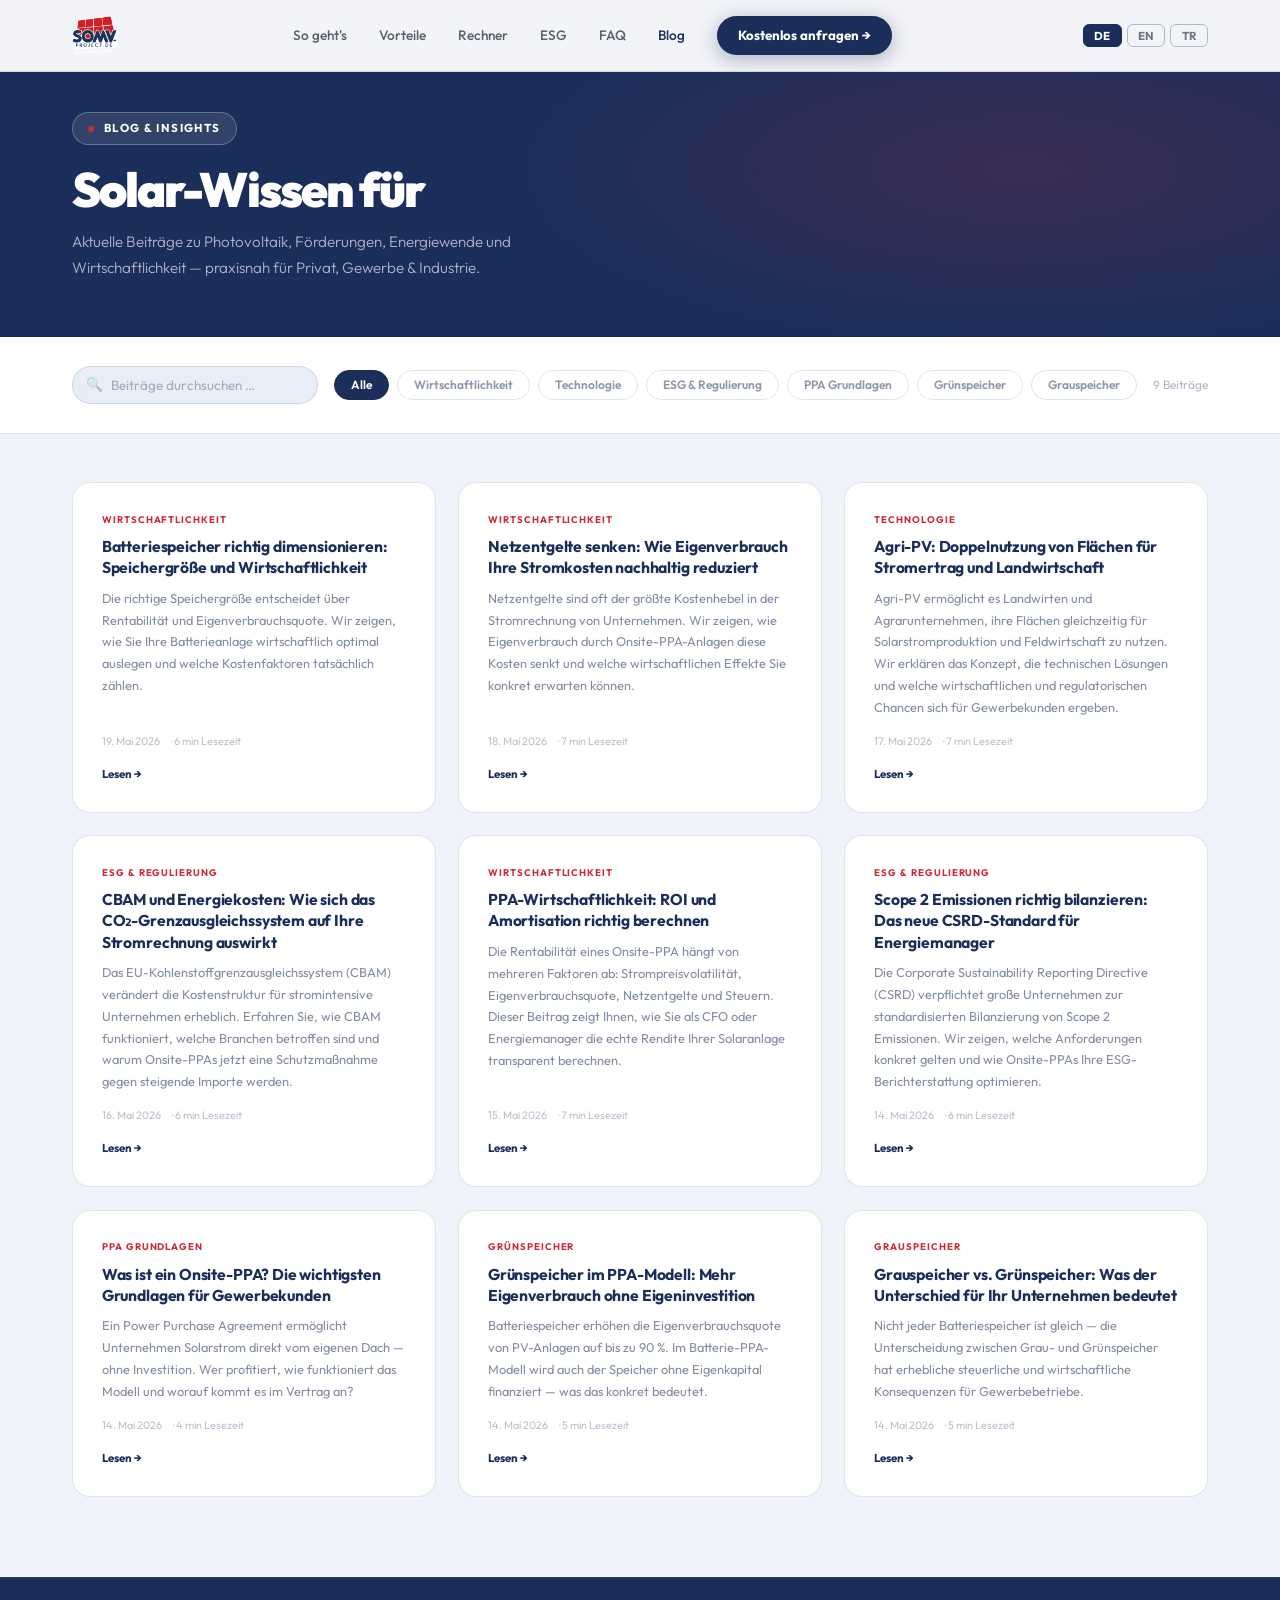
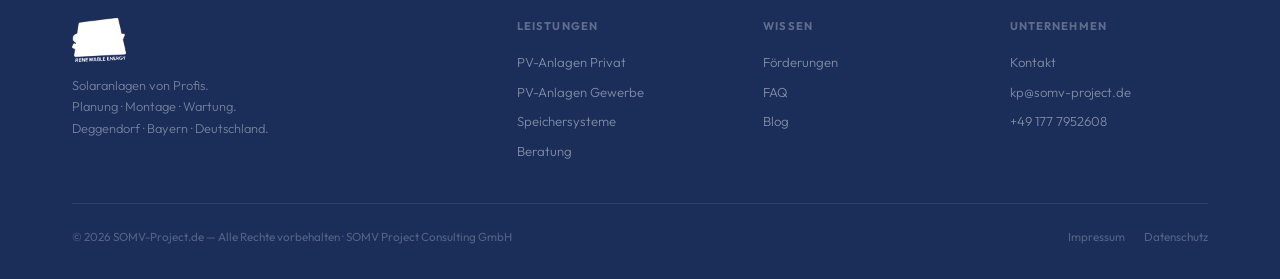
==== html/blog.html @ 0e44a0a7 "feat: Full DE/EN/TR i18n for all sections + trilingual blog index.html: - Fix footer logo (logo-whit" ====
<!DOCTYPE html>
<html lang="de">
<head>
<meta charset="UTF-8">
<meta name="viewport" content="width=device-width, initial-scale=1.0">
<title>Blog & Insights — SOMV Project Consulting GmbH</title>
<meta name="description" content="Aktuelle Beiträge zu Photovoltaik, Solaranlagen, Förderungen und Energiewende für Privat, Gewerbe & Industrie — von SOMV Project Consulting GmbH.">
<link rel="preconnect" href="https://fonts.googleapis.com">
<link rel="preconnect" href="https://fonts.gstatic.com" crossorigin>
<link href="https://fonts.googleapis.com/css2?family=Outfit:wght@300;400;500;600;700;800;900&family=Lora:ital,wght@0,400;1,400&display=swap" rel="stylesheet">
<style>
:root{
  --g1:#1B2E5A;--g2:#152449;--g3:#7B9ED9;--g4:#E8EEF8;--g5:#D0DCF0;
  --red:#CC2936;
  --ink:#FFFFFF;--ink2:#F0F3FA;--ink3:#E5EAF5;
  --white:#FFFFFF;--line:rgba(27,46,90,0.13);
  --card:rgba(27,46,90,0.05);
}
*,*::before,*::after{box-sizing:border-box;margin:0;padding:0}
html{scroll-behavior:smooth;font-size:16px}
body{font-family:'Outfit',sans-serif;background:var(--ink2);color:var(--g1);overflow-x:hidden;line-height:1.6}

/* ── NAV ── */
nav{position:fixed;top:0;left:0;right:0;z-index:500;display:flex;justify-content:space-between;align-items:center;padding:1rem 4.5rem;background:rgba(255,255,255,0.95);backdrop-filter:blur(24px) saturate(180%);border-bottom:1px solid var(--line)}
.logo{text-decoration:none;display:flex;align-items:center;line-height:1}
.nav-logo{height:38px;width:auto;display:block;transition:opacity .2s}
.logo:hover .nav-logo{opacity:.8}
.nav-links{display:flex;gap:2rem;align-items:center}
.nav-links a{color:rgba(5,14,31,0.65);text-decoration:none;font-size:0.85rem;font-weight:500;transition:color .2s}
.nav-links a:hover,.nav-links a.active{color:var(--g1)}
.nav-cta{background:var(--g1)!important;color:var(--ink)!important;padding:.55rem 1.3rem;border-radius:50px;font-weight:700!important;font-size:0.83rem!important;box-shadow:0 4px 20px rgba(27,46,90,0.35);transition:box-shadow .2s,transform .2s!important}
.nav-cta:hover{box-shadow:0 8px 30px rgba(27,46,90,0.55)!important;transform:translateY(-1px)!important}
.lang-switch{display:flex;align-items:center;gap:.3rem;margin-left:1rem}
.lang-btn{background:transparent;border:1.5px solid rgba(27,46,90,0.3);color:rgba(5,14,31,0.55);padding:.28rem .65rem;border-radius:6px;font-family:'Outfit',sans-serif;font-size:.72rem;font-weight:700;cursor:pointer;transition:all .2s;line-height:1}
.lang-btn:hover,.lang-btn.active{background:var(--g1);border-color:var(--g1);color:#fff}
#mob-cta{position:fixed;bottom:0;left:0;right:0;z-index:400;padding:1rem 1.5rem;background:linear-gradient(0deg,#F0F4FF 60%,transparent);display:none}
#mob-cta a{display:block;background:var(--g1);color:#fff;text-align:center;padding:1rem;border-radius:50px;font-weight:800;font-size:1rem;text-decoration:none;box-shadow:0 4px 30px rgba(27,46,90,0.4)}
@media(max-width:768px){#mob-cta{display:block}}
@media(max-width:900px){.nav-links{display:none}nav{padding:1rem 1.5rem}}

/* ── SCROLL PROGRESS ── */
#prog{position:fixed;top:0;left:0;right:0;height:3px;background:linear-gradient(90deg,var(--g1),var(--red));transform-origin:left;transform:scaleX(0);z-index:600;transition:transform .08s}

/* ── PAGE HEADER ── */
.blog-header{padding:7rem 4.5rem 3.5rem;background:var(--g1);position:relative;overflow:hidden}
.blog-header::before{content:'';position:absolute;inset:0;background:radial-gradient(ellipse 60% 80% at 80% 50%,rgba(204,41,54,0.18) 0%,transparent 65%);pointer-events:none}
.bh-inner{position:relative;z-index:1;max-width:760px}
.bh-eyebrow{display:inline-flex;align-items:center;gap:.6rem;background:rgba(255,255,255,0.1);border:1px solid rgba(255,255,255,0.25);padding:.4rem .95rem;border-radius:50px;font-size:.72rem;font-weight:700;letter-spacing:.12em;text-transform:uppercase;color:#fff;margin-bottom:1.2rem}
.bh-dot{width:6px;height:6px;background:var(--red);border-radius:50%;animation:blink 2s ease-in-out infinite}
@keyframes blink{0%,100%{opacity:1}50%{opacity:.4}}
.blog-header h1{font-size:clamp(2rem,4vw,3rem);font-weight:900;letter-spacing:-.04em;line-height:1.08;margin-bottom:.8rem;color:#fff}
.blog-header h1 span{color:var(--red)}
.blog-header p{font-size:.95rem;color:rgba(255,255,255,.65);font-weight:300;line-height:1.7;max-width:540px}
@media(max-width:768px){.blog-header{padding:5.5rem 1.5rem 2.5rem}}

/* ── CONTROLS ── */
.blog-controls{padding:1.8rem 4.5rem;background:var(--white);border-bottom:1px solid var(--line);display:flex;gap:1rem;align-items:center;flex-wrap:wrap;position:sticky;top:66px;z-index:400}
.search-wrap{flex:1;min-width:200px;max-width:340px;position:relative}
.search-wrap input{width:100%;padding:.65rem 1rem .65rem 2.4rem;background:var(--g4);border:1px solid var(--line);border-radius:50px;color:var(--g1);font-family:'Outfit',sans-serif;font-size:.84rem;outline:none;transition:border .2s}
.search-wrap input:focus{border-color:var(--g1)}
.search-wrap input::placeholder{color:rgba(27,46,90,.35)}
.search-icon{position:absolute;left:.85rem;top:50%;transform:translateY(-50%);font-size:.85rem;opacity:.4;pointer-events:none}
.cat-filters{display:flex;gap:.5rem;flex-wrap:wrap}
.cf-btn{padding:.42rem 1rem;border-radius:50px;border:1px solid var(--line);background:transparent;color:rgba(27,46,90,.5);font-family:'Outfit',sans-serif;font-size:.75rem;font-weight:600;cursor:pointer;transition:all .25s;white-space:nowrap}
.cf-btn:hover{border-color:rgba(27,46,90,0.35);color:var(--g1)}
.cf-btn.active{background:var(--g1);border-color:var(--g1);color:#fff}
.blog-count{font-size:.75rem;color:rgba(27,46,90,.35);margin-left:auto;white-space:nowrap}
@media(max-width:768px){.blog-controls{padding:1.2rem 1.5rem;top:58px}.search-wrap{max-width:100%;width:100%}.blog-count{width:100%;text-align:right}}

/* ── POST GRID ── */
.blog-main{padding:3rem 4.5rem 5rem;background:var(--ink2)}
.post-grid{display:grid;grid-template-columns:repeat(3,1fr);gap:1.4rem}
@media(max-width:1100px){.post-grid{grid-template-columns:repeat(2,1fr)}}
@media(max-width:600px){.post-grid{grid-template-columns:1fr}}
@media(max-width:768px){.blog-main{padding:2rem 1.5rem 3rem}}

.post-card{background:var(--white);border:1px solid var(--line);border-radius:18px;padding:1.8rem;cursor:pointer;transition:all .35s;display:flex;flex-direction:column}
.post-card:hover{border-color:rgba(27,46,90,0.3);transform:translateY(-4px);box-shadow:0 18px 55px rgba(27,46,90,.12)}
.pc-cat{font-size:.6rem;font-weight:700;letter-spacing:.1em;text-transform:uppercase;color:var(--red);margin-bottom:.55rem}
.pc-title{font-size:.98rem;font-weight:700;line-height:1.35;margin-bottom:.6rem;letter-spacing:-.01em;color:var(--g1)}
.pc-summary{font-size:.8rem;color:rgba(27,46,90,.55);line-height:1.7;flex:1;margin-bottom:.9rem}
.pc-meta{font-size:.68rem;color:rgba(27,46,90,.3);display:flex;gap:.7rem}
.pc-read{font-size:.72rem;font-weight:700;color:var(--g1);margin-top:.9rem;display:flex;align-items:center;gap:.3rem}

.no-results{grid-column:1/-1;text-align:center;padding:4rem 2rem;color:rgba(27,46,90,.3);font-size:.9rem}

/* ── LOAD MORE ── */
.load-more-wrap{text-align:center;margin-top:2.5rem}
.load-more-btn{padding:.8rem 2.2rem;background:transparent;border:1.5px solid rgba(27,46,90,0.28);color:var(--g1);border-radius:50px;font-family:'Outfit',sans-serif;font-size:.88rem;font-weight:700;cursor:pointer;transition:all .3s}
.load-more-btn:hover{background:var(--g4)}

/* ── POST MODAL ── */
.legal-modal{display:none;position:fixed;inset:0;z-index:960;background:rgba(0,0,0,0.6);backdrop-filter:blur(10px);align-items:flex-start;justify-content:center;overflow-y:auto;padding:2rem 1rem}
.legal-modal.show{display:flex}
.lm-wrap{background:var(--white);border:1px solid var(--line);border-radius:20px;padding:2.5rem 2.5rem 3rem;max-width:760px;width:100%;margin:auto;position:relative;box-shadow:0 40px 100px rgba(27,46,90,.15)}
.lm-close{position:absolute;top:1.1rem;right:1.4rem;background:transparent;border:none;color:rgba(27,46,90,.35);font-size:1.5rem;cursor:pointer;line-height:1;padding:.2rem;transition:color .2s}
.lm-close:hover{color:var(--g1)}
.post-category{font-size:.65rem;font-weight:700;letter-spacing:.12em;text-transform:uppercase;color:var(--red);margin-bottom:.7rem}
.post-meta{font-size:.74rem;color:rgba(27,46,90,.3);margin-bottom:2rem;display:flex;gap:.8rem}
.post-body{font-size:.88rem;color:rgba(27,46,90,.7);line-height:1.9}
.post-body h3{font-size:1.05rem;font-weight:700;color:var(--g1);margin:1.8rem 0 .6rem;letter-spacing:-.01em}
.post-body p{margin-bottom:1.1rem}
.post-body strong{color:var(--g1)}
.post-lang-badge{display:inline-flex;align-items:center;gap:.35rem;font-size:.65rem;font-weight:700;letter-spacing:.08em;color:rgba(27,46,90,.35);margin-bottom:1rem}

/* ── FOOTER ── */
footer{background:var(--g1);color:rgba(255,255,255,.6);border-top:1px solid rgba(255,255,255,.08);padding:2.5rem 4.5rem 2rem}
.ft{display:grid;grid-template-columns:2fr 1fr 1fr 1fr;gap:3rem;margin-bottom:2rem}
@media(max-width:900px){footer{padding:2rem 2rem 1.5rem}.ft{grid-template-columns:1fr 1fr;gap:2rem}}
@media(max-width:600px){.ft{grid-template-columns:1fr;gap:1.5rem}}
.footer-logo{height:44px;width:auto;display:block;margin-bottom:.8rem;filter:brightness(0) invert(1)}
.f-tag{font-size:.8rem;color:rgba(255,255,255,.4);line-height:1.7;font-weight:300}
.fc-col h5{font-size:.7rem;font-weight:700;letter-spacing:.1em;text-transform:uppercase;color:rgba(255,255,255,.3);margin-bottom:1rem}
.fc-col a{display:block;font-size:.82rem;color:rgba(255,255,255,.45);text-decoration:none;margin-bottom:.55rem;font-weight:300;transition:color .2s}
.fc-col a:hover{color:#fff}
.fb{display:flex;justify-content:space-between;align-items:center;padding-top:1.5rem;border-top:1px solid rgba(255,255,255,.08);font-size:.73rem;color:rgba(255,255,255,.25);flex-wrap:wrap;gap:.8rem}
.fb a{color:rgba(255,255,255,.25);text-decoration:none}
.fb a:hover{color:#fff}
.fb-links{display:flex;gap:1.2rem}

/* ── LEGAL MODALS ── */
#modal-impressum .lm-wrap,#modal-datenschutz .lm-wrap{max-width:720px}
.lm-wrap h2{font-size:1.5rem;font-weight:900;letter-spacing:-.03em;margin-bottom:1.5rem;padding-right:2rem;color:var(--g1)}
.lm-wrap h3{font-size:.95rem;font-weight:700;margin:1.5rem 0 .45rem;color:var(--g1)}
.lm-wrap p,.lm-wrap li{font-size:.85rem;color:rgba(27,46,90,.65);line-height:1.8;font-weight:300}
.lm-wrap ul{padding-left:1.2rem;margin:.4rem 0 .8rem}
.lm-wrap li{margin-bottom:.3rem}
.lm-wrap a{color:var(--g1);text-decoration:none}
.lm-stamp{font-size:.7rem;color:rgba(27,46,90,.25);margin-top:2rem;padding-top:1rem;border-top:1px solid var(--line)}
</style>
</head>
<body>

<div id="prog"></div>

<div id="mob-cta"><a href="index.html#kontakt" id="mob-cta-link">☀ Jetzt Beratung anfragen</a></div>

<nav>
  <a href="index.html" class="logo"><img src="logo.png" alt="SOMV Project Consulting GmbH" class="nav-logo"></a>
  <div class="nav-links">
    <a href="index.html#funktioniert" id="nl-how">So geht's</a>
    <a href="index.html#vorteile" id="nl-benefits">Vorteile</a>
    <a href="index.html#rechner" id="nl-calc">Rechner</a>
    <a href="index.html#esg" id="nl-esg">ESG</a>
    <a href="index.html#faq" id="nl-faq">FAQ</a>
    <a href="blog.html" class="active" id="nl-blog">Blog</a>
    <a href="index.html#kontakt" class="nav-cta" id="nl-cta">Kostenlos anfragen →</a>
  </div>
  <div class="lang-switch">
    <button class="lang-btn active" id="lb-de" onclick="setLang('de')">DE</button>
    <button class="lang-btn" id="lb-en" onclick="setLang('en')">EN</button>
    <button class="lang-btn" id="lb-tr" onclick="setLang('tr')">TR</button>
  </div>
</nav>

<!-- PAGE HEADER -->
<div class="blog-header">
  <div class="bh-inner">
    <div class="bh-eyebrow"><span class="bh-dot"></span><span id="bh-eyebrow">Blog & Insights</span></div>
    <h1 id="bh-h1">Solar-Wissen für<br><span id="bh-h1-span">Entscheider</span></h1>
    <p id="bh-p">Aktuelle Beiträge zu Photovoltaik, Förderungen, Energiewende und Wirtschaftlichkeit — praxisnah für Privat, Gewerbe & Industrie.</p>
  </div>
</div>

<!-- CONTROLS -->
<div class="blog-controls">
  <div class="search-wrap">
    <span class="search-icon">🔍</span>
    <input type="text" id="search-input" placeholder="Beiträge durchsuchen …" oninput="filterPosts()">
  </div>
  <div class="cat-filters" id="cat-filters">
    <button class="cf-btn active" data-cat="" onclick="setCategory('',this)" id="cat-all-btn">Alle</button>
  </div>
  <span class="blog-count" id="post-count"></span>
</div>

<!-- POST GRID -->
<div class="blog-main">
  <div class="post-grid" id="post-grid">
    <div class="no-results" id="loading-msg">Beiträge werden geladen …</div>
  </div>
  <div class="load-more-wrap" id="load-more-wrap" style="display:none">
    <button class="load-more-btn" onclick="loadMore()" id="load-more-btn">Weitere Beiträge laden</button>
  </div>
</div>

<!-- POST MODAL -->
<div id="modal-post" class="legal-modal" onclick="if(event.target===this)closeModal('post')">
  <div class="lm-wrap">
    <button class="lm-close" onclick="closeModal('post')">×</button>
    <div id="post-content"></div>
  </div>
</div>

<!-- IMPRESSUM MODAL -->
<div id="modal-impressum" class="legal-modal" onclick="if(event.target===this)closeModal('impressum')">
  <div class="lm-wrap">
    <button class="lm-close" onclick="closeModal('impressum')">×</button>
    <h2>Impressum</h2>
    <h3>Angaben gemäß § 5 TMG</h3>
    <p>SOMV Project Consulting GmbH<br>Bossee 3<br>24259 Westensee<br>Deutschland</p>
    <h3>Niederlassung</h3>
    <p>Land-Au 8<br>94469 Deggendorf<br>Deutschland</p>
    <h3>Handelsregister</h3>
    <p>Registergericht: Amtsgericht Kiel<br>Handelsregisternummer: HRB 18295</p>
    <h3>Vertreten durch</h3>
    <p>Geschäftsführer: Ugur Ögütmen &amp; Michael Volz</p>
    <h3>Kontakt</h3>
    <p>Telefon: <a href="tel:+4917779526080">+49 177 7952608</a><br>E-Mail: <a href="mailto:kp@somv-project.de">kp@somv-project.de</a><br>Web: <a href="https://www.somv-project.de" target="_blank" rel="noopener">www.somv-project.de</a></p>
    <h3>EU-Streitschlichtung</h3>
    <p>Die Europäische Kommission stellt eine Plattform zur Online-Streitbeilegung bereit: <a href="https://ec.europa.eu/consumers/odr" target="_blank" rel="noopener">ec.europa.eu/consumers/odr</a>. Wir nehmen an Streitbeilegungsverfahren nicht teil.</p>
    <div class="lm-stamp">Stand: Mai 2026 · somv-project.de — betrieben von SOMV Project Consulting GmbH</div>
  </div>
</div>

<!-- DATENSCHUTZ MODAL -->
<div id="modal-datenschutz" class="legal-modal" onclick="if(event.target===this)closeModal('datenschutz')">
  <div class="lm-wrap">
    <button class="lm-close" onclick="closeModal('datenschutz')">×</button>
    <h2>Datenschutzerklärung</h2>
    <h3>1. Verantwortlicher</h3>
    <p>SOMV Project Consulting GmbH<br>Bossee 3, 24259 Westensee<br>E-Mail: <a href="mailto:kp@somv-project.de">kp@somv-project.de</a></p>
    <h3>2. Erhobene Daten</h3>
    <p>Wir erheben personenbezogene Daten nur, wenn Sie uns diese freiwillig mitteilen (Kontaktformulare, Newsletter). Rechtsgrundlage: Art. 6 Abs. 1 lit. b und lit. a DSGVO.</p>
    <h3>3. Web3Forms</h3>
    <p>Formulardaten werden über Web3Forms (web3forms.com) als Auftragsverarbeiter gemäß Art. 28 DSGVO übermittelt. Ein AVV ist abgeschlossen. Details: <a href="https://web3forms.com/privacy" target="_blank" rel="noopener">web3forms.com/privacy</a>.</p>
    <h3>4. Cookies</h3>
    <p>Ausschließlich technisch notwendige Cookies. Kein Tracking, keine Analyse-Tools.</p>
    <h3>5. Server-Logfiles</h3>
    <p>Technische Verbindungsdaten (IP, Datum, aufgerufene Seiten) werden max. 14 Tage gespeichert. Rechtsgrundlage: Art. 6 Abs. 1 lit. f DSGVO.</p>
    <h3>6. Ihre Rechte</h3>
    <p>Auskunft · Berichtigung · Löschung · Einschränkung · Datenübertragbarkeit · Widerspruch (Art. 15–21 DSGVO). Kontakt: <a href="mailto:kp@somv-project.de">kp@somv-project.de</a></p>
    <h3>7. Beschwerderecht</h3>
    <p>Bayerisches Landesamt für Datenschutzaufsicht (BayLDA), Promenade 18, 91522 Ansbach, <a href="https://www.lda.bayern.de" target="_blank" rel="noopener">www.lda.bayern.de</a></p>
    <div class="lm-stamp">Stand: Mai 2026 · Diese Datenschutzerklärung gilt für somv-project.de</div>
  </div>
</div>

<!-- FOOTER -->
<footer>
  <div class="ft">
    <div>
      <img src="logo.png" alt="SOMV Project Consulting GmbH" class="footer-logo">
      <div class="f-tag" id="ft-tag">Solaranlagen von Profis.<br>Planung · Montage · Wartung.<br>Deggendorf · Bayern · Deutschland.</div>
    </div>
    <div class="fc-col">
      <h5 id="ft-services">Leistungen</h5>
      <a href="index.html#vorteile" id="ft-pv-priv">PV-Anlagen Privat</a>
      <a href="index.html#vorteile" id="ft-pv-gew">PV-Anlagen Gewerbe</a>
      <a href="index.html#leistungen" id="ft-storage">Speichersysteme</a>
      <a href="index.html#kontakt" id="ft-consult">Beratung</a>
    </div>
    <div class="fc-col">
      <h5 id="ft-knowledge">Wissen</h5>
      <a href="index.html#vorteile" id="ft-funding">Förderungen</a>
      <a href="index.html#faq">FAQ</a>
      <a href="blog.html">Blog</a>
    </div>
    <div class="fc-col">
      <h5 id="ft-company">Unternehmen</h5>
      <a href="index.html#kontakt" id="ft-contact">Kontakt</a>
      <a href="mailto:kp@somv-project.de">kp@somv-project.de</a>
      <a href="tel:+4917779526080">+49 177 7952608</a>
    </div>
  </div>
  <div class="fb">
    <span id="ft-copy">© 2026 SOMV-Project.de — Alle Rechte vorbehalten · SOMV Project Consulting GmbH</span>
    <div class="fb-links">
      <a href="#" id="ft-imprint" onclick="openModal('impressum');return false;">Impressum</a>
      <a href="#" id="ft-privacy" onclick="openModal('datenschutz');return false;">Datenschutz</a>
    </div>
  </div>
</footer>

<script>
window.addEventListener('scroll',()=>{
  const pct=window.scrollY/(document.documentElement.scrollHeight-window.innerHeight);
  document.getElementById('prog').style.transform=`scaleX(${pct})`;
});

function openModal(id){const m=document.getElementById('modal-'+id);if(m){m.classList.add('show');document.body.style.overflow='hidden';}}
function closeModal(id){const m=document.getElementById('modal-'+id);if(m){m.classList.remove('show');document.body.style.overflow='';}}
document.addEventListener('keydown',e=>{if(e.key==='Escape'){['post','impressum','datenschutz'].forEach(closeModal);}});

/* ═══ TRANSLATIONS ═══ */
const T = {
de: {
  "mob.cta":"☀ Jetzt Beratung anfragen",
  "nav.how":"So geht's","nav.benefits":"Vorteile","nav.calc":"Rechner",
  "nav.esg":"ESG","nav.faq":"FAQ","nav.blog":"Blog",
  "nav.cta":"Kostenlos anfragen →",
  "bh.eyebrow":"Blog & Insights",
  "bh.h1":"Solar-Wissen für","bh.span":"Entscheider",
  "bh.p":"Aktuelle Beiträge zu Photovoltaik, Förderungen, Energiewende und Wirtschaftlichkeit — praxisnah für Privat, Gewerbe & Industrie.",
  "search.ph":"Beiträge durchsuchen …",
  "cat.all":"Alle",
  "post.loading":"Beiträge werden geladen …",
  "post.error":"Fehler beim Laden der Beiträge.",
  "post.empty":"Keine Beiträge gefunden.",
  "post.read":"Lesen →",
  "post.readmore":"Weitere Beiträge laden",
  "post.readtime":"Lesezeit",
  "post.count_suffix":"Beiträge",
  "post.date_locale":"de-DE",
  "ft.tag":"Solaranlagen von Profis.<br>Planung · Montage · Wartung.<br>Deggendorf · Bayern · Deutschland.",
  "ft.services":"Leistungen","ft.knowledge":"Wissen","ft.company":"Unternehmen",
  "ft.pv_priv":"PV-Anlagen Privat","ft.pv_gew":"PV-Anlagen Gewerbe",
  "ft.storage":"Speichersysteme","ft.consult":"Beratung",
  "ft.funding":"Förderungen",
  "ft.contact":"Kontakt",
  "ft.copy":"© 2026 SOMV-Project.de — Alle Rechte vorbehalten · SOMV Project Consulting GmbH",
  "ft.imprint":"Impressum","ft.privacy":"Datenschutz"
},
en: {
  "mob.cta":"☀ Get free solar advice",
  "nav.how":"How It Works","nav.benefits":"Benefits","nav.calc":"Calculator",
  "nav.esg":"ESG","nav.faq":"FAQ","nav.blog":"Blog",
  "nav.cta":"Free quote →",
  "bh.eyebrow":"Blog & Insights",
  "bh.h1":"Solar Knowledge for","bh.span":"Decision-Makers",
  "bh.p":"Current articles on photovoltaics, subsidies, energy transition and economics — practical insights for residential, commercial & industrial customers.",
  "search.ph":"Search posts …",
  "cat.all":"All",
  "post.loading":"Loading posts …",
  "post.error":"Error loading posts.",
  "post.empty":"No posts found.",
  "post.read":"Read →",
  "post.readmore":"Load more posts",
  "post.readtime":"read time",
  "post.count_suffix":"posts",
  "post.date_locale":"en-GB",
  "ft.tag":"Solar systems by professionals.<br>Planning · Installation · Maintenance.<br>Deggendorf · Bavaria · Germany.",
  "ft.services":"Services","ft.knowledge":"Knowledge","ft.company":"Company",
  "ft.pv_priv":"Residential Solar","ft.pv_gew":"Commercial Solar",
  "ft.storage":"Battery Storage","ft.consult":"Consultation",
  "ft.funding":"Subsidies & Funding",
  "ft.contact":"Contact",
  "ft.copy":"© 2026 SOMV-Project.de — All rights reserved · SOMV Project Consulting GmbH",
  "ft.imprint":"Legal notice","ft.privacy":"Privacy policy"
},
tr: {
  "mob.cta":"☀ Ücretsiz danışmanlık al",
  "nav.how":"Nasıl Çalışır","nav.benefits":"Avantajlar","nav.calc":"Hesap Makinesi",
  "nav.esg":"ESG","nav.faq":"SSS","nav.blog":"Blog",
  "nav.cta":"Ücretsiz teklif →",
  "bh.eyebrow":"Blog & İçgörüler",
  "bh.h1":"Karar Vericiler için","bh.span":"Solar Bilgisi",
  "bh.p":"Fotovoltaik, teşvikler, enerji dönüşümü ve ekonomi hakkında güncel makaleler — konut, ticari ve endüstriyel müşteriler için pratik içgörüler.",
  "search.ph":"Yazılarda ara …",
  "cat.all":"Tümü",
  "post.loading":"Yazılar yükleniyor …",
  "post.error":"Yazılar yüklenirken hata oluştu.",
  "post.empty":"Yazı bulunamadı.",
  "post.read":"Oku →",
  "post.readmore":"Daha fazla yükle",
  "post.readtime":"okuma süresi",
  "post.count_suffix":"yazı",
  "post.date_locale":"tr-TR",
  "ft.tag":"Profesyonellerden güneş enerjisi sistemleri.<br>Planlama · Montaj · Bakım.<br>Deggendorf · Bavyera · Almanya.",
  "ft.services":"Hizmetler","ft.knowledge":"Bilgi","ft.company":"Şirket",
  "ft.pv_priv":"Konut Güneş Sistemi","ft.pv_gew":"Ticari Güneş Sistemi",
  "ft.storage":"Batarya Depolama","ft.consult":"Danışmanlık",
  "ft.funding":"Teşvikler & Destekler",
  "ft.contact":"İletişim",
  "ft.copy":"© 2026 SOMV-Project.de — Tüm hakları saklıdır · SOMV Project Consulting GmbH",
  "ft.imprint":"Künye","ft.privacy":"Gizlilik politikası"
}
};

let currentLang = 'de';

function setLang(lang) {
  if (!T[lang]) return;
  currentLang = lang;
  document.documentElement.lang = lang;
  localStorage.setItem('ppa_lang', lang);

  // nav active state
  ['de','en','tr'].forEach(l => {
    const b = document.getElementById('lb-' + l);
    if (b) b.classList.toggle('active', l === lang);
  });

  const t = T[lang];

  // static elements
  const set = (id, val) => { const el = document.getElementById(id); if (el) el.textContent = val; };
  const setHtml = (id, val) => { const el = document.getElementById(id); if (el) el.innerHTML = val; };
  const setPlh = (id, val) => { const el = document.getElementById(id); if (el) el.placeholder = val; };
  const setHref = (el, href) => { if (el) el.href = href; };

  set('mob-cta-link', t['mob.cta']);
  set('nl-how', t['nav.how']);
  set('nl-benefits', t['nav.benefits']);
  set('nl-calc', t['nav.calc']);
  set('nl-esg', t['nav.esg']);
  set('nl-faq', t['nav.faq']);
  set('nl-blog', t['nav.blog']);
  set('nl-cta', t['nav.cta']);

  set('bh-eyebrow', t['bh.eyebrow']);
  set('bh-h1', t['bh.h1']);
  set('bh-h1-span', t['bh.span']);
  set('bh-p', t['bh.p']);

  setPlh('search-input', t['search.ph']);
  set('cat-all-btn', t['cat.all']);
  set('load-more-btn', t['post.readmore']);

  setHtml('ft-tag', t['ft.tag']);
  set('ft-services', t['ft.services']);
  set('ft-knowledge', t['ft.knowledge']);
  set('ft-company', t['ft.company']);
  set('ft-pv-priv', t['ft.pv_priv']);
  set('ft-pv-gew', t['ft.pv_gew']);
  set('ft-storage', t['ft.storage']);
  set('ft-consult', t['ft.consult']);
  set('ft-funding', t['ft.funding']);
  set('ft-contact', t['ft.contact']);
  set('ft-copy', t['ft.copy']);
  set('ft-imprint', t['ft.imprint']);
  set('ft-privacy', t['ft.privacy']);

  // page title
  if (lang === 'en') document.title = 'Blog & Insights — SOMV Project Consulting GmbH';
  else if (lang === 'tr') document.title = 'Blog & İçgörüler — SOMV Project Consulting GmbH';
  else document.title = 'Blog & Insights — SOMV Project Consulting GmbH';

  // re-render grid with new language
  if (allPosts.length) {
    activeCategory = '';  // reset filter — category names change per language
    rebuildCategoryFilters();
    applyFilters();
  }
}

/* ═══ BLOG LOGIC ═══ */
let allPosts = [];
let filtered = [];
let shown = 12;
let activeCategory = '';

/* Get a localised field from a post, falling back to DE (root field) */
function pf(post, field) {
  const suffix = currentLang === 'de' ? '' : '_' + currentLang;
  return post[field + suffix] || post[field] || '';
}

function mdToHtml(text) {
  return text.split('\n\n').map(p => {
    if (p.startsWith('## ')) return '<h3>' + p.slice(3).trim() + '</h3>';
    return '<p>' + p.replace(/\*\*(.*?)\*\*/g,'<strong>$1</strong>') + '</p>';
  }).join('');
}

function rebuildCategoryFilters() {
  const wrap = document.getElementById('cat-filters');
  const t = T[currentLang];
  // Clear dynamic buttons (keep "all" button)
  wrap.innerHTML = `<button class="cf-btn ${activeCategory===''?'active':''}" data-cat="" onclick="setCategory('',this)">${t['cat.all']}</button>`;
  // Collect categories in current language
  const cats = [...new Set(allPosts.map(p => pf(p, 'category')))].filter(Boolean);
  cats.forEach(cat => {
    const btn = document.createElement('button');
    btn.className = 'cf-btn' + (activeCategory && pf(allPosts.find(p=>pf(p,'category')===cat||p.category===cat||p.category_en===cat||p.category_tr===cat), 'category') === activeCategory ? ' active' : '');
    btn.dataset.cat = cat;
    btn.textContent = cat;
    btn.onclick = () => setCategory(cat, btn);
    wrap.appendChild(btn);
  });
}

function setCategory(cat, btn) {
  activeCategory = cat;
  document.querySelectorAll('.cf-btn').forEach(b => b.classList.remove('active'));
  btn.classList.add('active');
  shown = 12;
  applyFilters();
}

function filterPosts() {
  shown = 12;
  applyFilters();
}

function applyFilters() {
  const q = document.getElementById('search-input').value.toLowerCase().trim();
  filtered = allPosts.filter(p => {
    const cat = pf(p, 'category');
    const matchCat = !activeCategory || cat === activeCategory;
    const matchQ = !q ||
      pf(p,'title').toLowerCase().includes(q) ||
      pf(p,'summary').toLowerCase().includes(q) ||
      pf(p,'content').toLowerCase().includes(q);
    return matchCat && matchQ;
  });
  renderGrid();
}

function renderGrid() {
  const grid = document.getElementById('post-grid');
  const moreWrap = document.getElementById('load-more-wrap');
  const countEl  = document.getElementById('post-count');
  const t = T[currentLang];
  const slice = filtered.slice(0, shown);
  const locale = t['post.date_locale'];

  countEl.textContent = filtered.length + ' ' + t['post.count_suffix'];

  if (!slice.length) {
    grid.innerHTML = `<div class="no-results">${t['post.empty']}</div>`;
    moreWrap.style.display = 'none';
    return;
  }

  grid.innerHTML = slice.map(p => {
    const idx = allPosts.indexOf(p);
    const hasLang = currentLang === 'de' || p['title_' + currentLang];
    const langBadge = !hasLang ? `<div class="post-lang-badge">🌐 DE</div>` : '';
    return `
    <div class="post-card" onclick="openPost(${idx})">
      ${langBadge}
      <div class="pc-cat">${pf(p,'category')}</div>
      <div class="pc-title">${pf(p,'title')}</div>
      <div class="pc-summary">${pf(p,'summary')}</div>
      <div class="pc-meta">
        <span>${new Date(p.date).toLocaleDateString(locale,{day:'numeric',month:'long',year:'numeric'})}</span>
        <span>· ${p.readTime} ${t['post.readtime']}</span>
      </div>
      <div class="pc-read">${t['post.read']}</div>
    </div>`;
  }).join('');

  moreWrap.style.display = filtered.length > shown ? 'block' : 'none';
  document.getElementById('load-more-btn').textContent = t['post.readmore'];
}

function loadMore() {
  shown += 12;
  applyFilters();
  setTimeout(() => window.scrollBy({top: 400, behavior: 'smooth'}), 50);
}

function openPost(idx) {
  const p = allPosts[idx];
  if (!p) return;
  const t = T[currentLang];
  const locale = t['post.date_locale'];
  const hasLang = currentLang === 'de' || p['title_' + currentLang];
  const langNote = !hasLang ? `<div class="post-lang-badge">🌐 ${t['post.readtime']==='Lesezeit'?'Dieser Beitrag ist nur auf Deutsch verfügbar.':t['post.readtime']==='read time'?'This post is only available in German.':'Bu makale yalnızca Almanca mevcuttur.'}</div>` : '';
  document.getElementById('post-content').innerHTML = `
    <div class="post-category">${pf(p,'category')}</div>
    <h2 style="font-size:1.55rem;font-weight:900;letter-spacing:-.03em;margin-bottom:.5rem;line-height:1.15;color:var(--g1)">${pf(p,'title')}</h2>
    <div class="post-meta">
      <span>${new Date(p.date).toLocaleDateString(locale,{day:'numeric',month:'long',year:'numeric'})}</span>
      <span>· ${p.readTime} ${t['post.readtime']}</span>
    </div>
    ${langNote}
    <div class="post-body">${mdToHtml(pf(p,'content'))}</div>`;
  openModal('post');
}

async function loadBlog() {
  try {
    const r = await fetch('posts.json?v=' + Date.now());
    if (!r.ok) throw new Error();
    allPosts = await r.json();
    filtered = allPosts;
    rebuildCategoryFilters();
    renderGrid();
  } catch(e) {
    document.getElementById('post-grid').innerHTML = `<div class="no-results">${T[currentLang]['post.error']}</div>`;
  }
}

/* ═══ INIT ═══ */
(function(){
  const saved = localStorage.getItem('ppa_lang') || 'de';
  setLang(saved);
  loadBlog();
})();
</script>
</body>
</html>
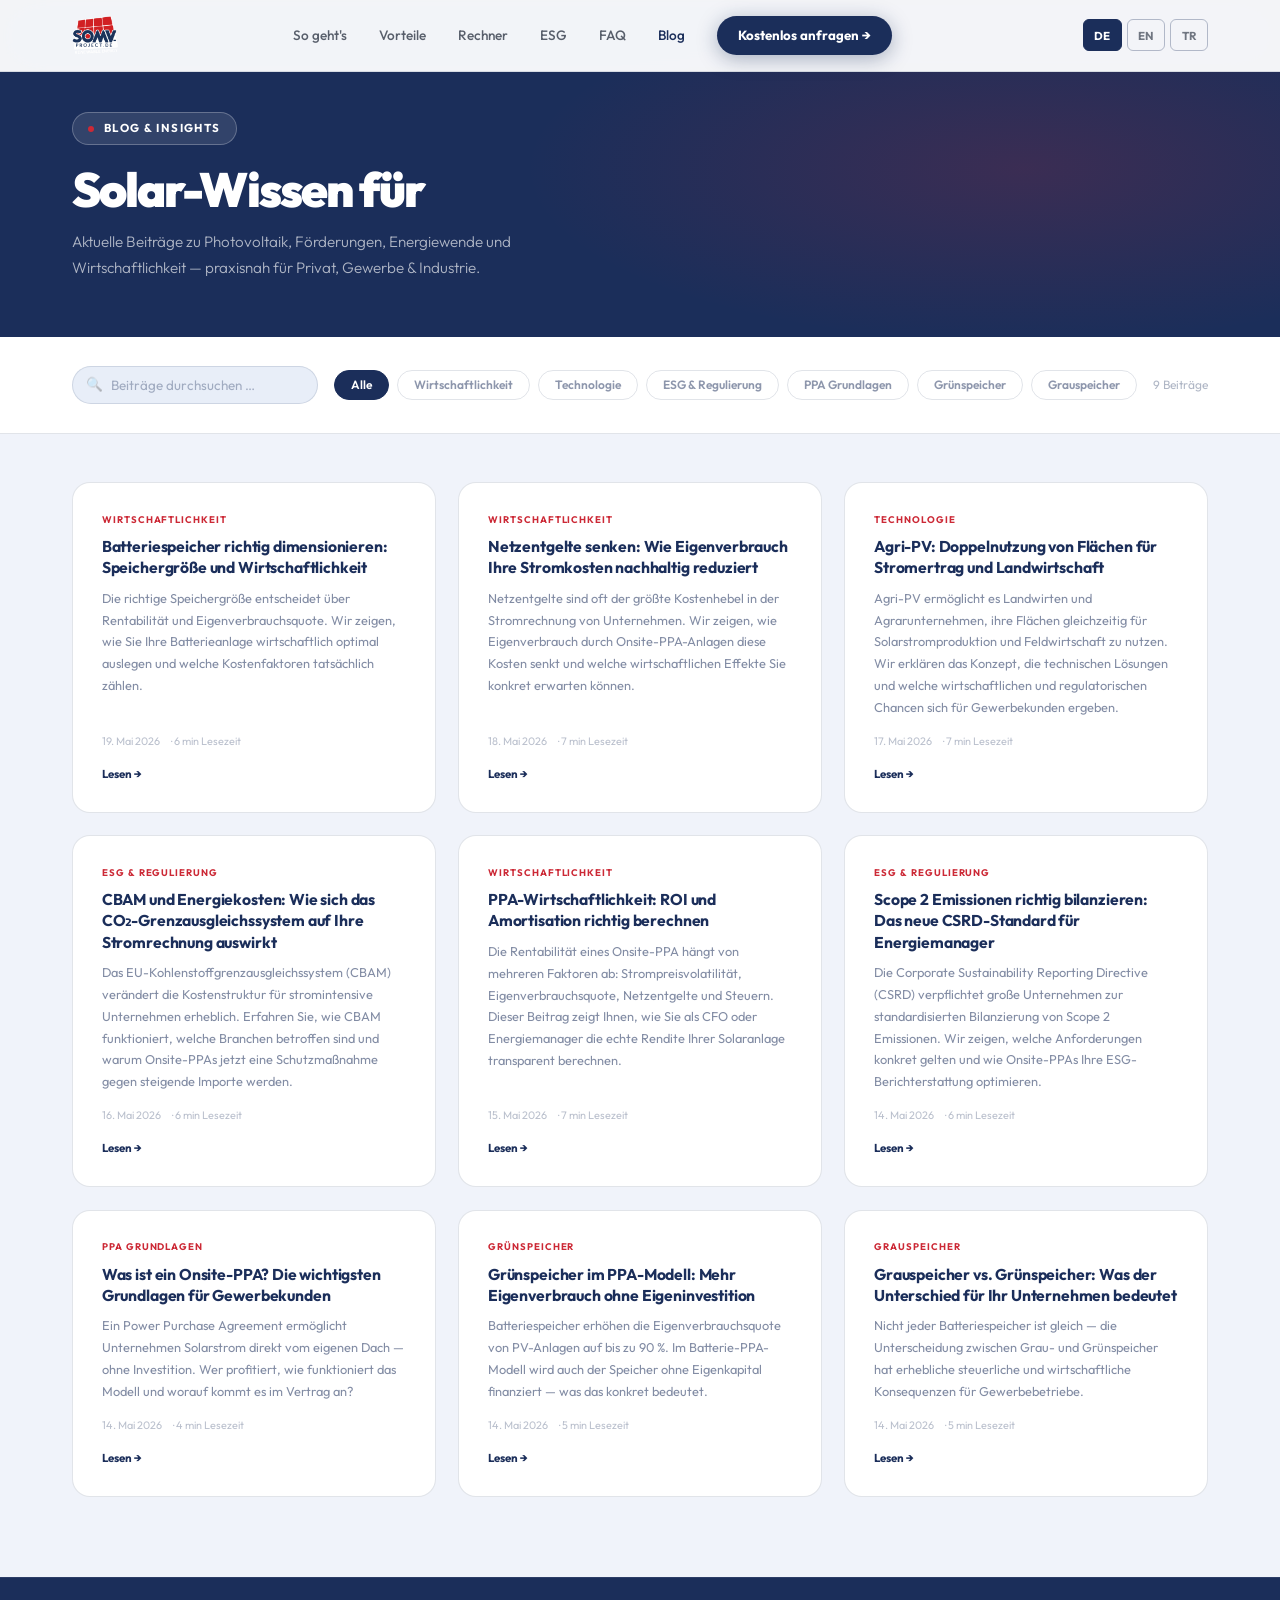
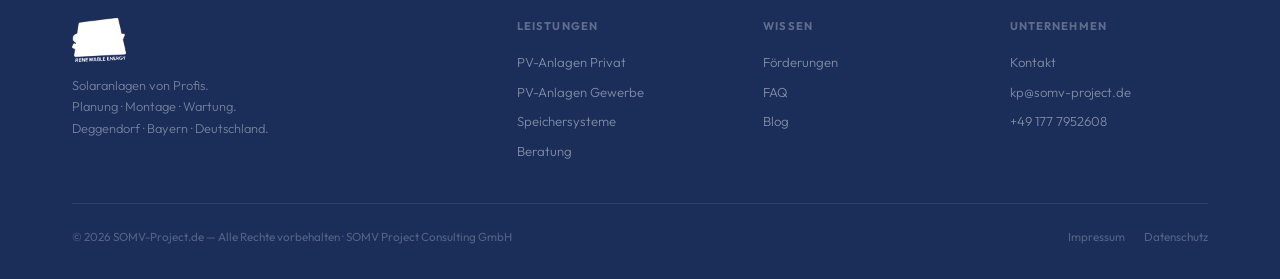
==== commit 577d4b50: "fix: Language switcher, cookie persistence, mobile responsive index.html: - Fix JS crash: escape apo" ====
--- a/html/blog.html
+++ b/html/blog.html
@@ -31,8 +31,25 @@
 .nav-cta{background:var(--g1)!important;color:var(--ink)!important;padding:.55rem 1.3rem;border-radius:50px;font-weight:700!important;font-size:0.83rem!important;box-shadow:0 4px 20px rgba(27,46,90,0.35);transition:box-shadow .2s,transform .2s!important}
 .nav-cta:hover{box-shadow:0 8px 30px rgba(27,46,90,0.55)!important;transform:translateY(-1px)!important}
 .lang-switch{display:flex;align-items:center;gap:.3rem;margin-left:1rem}
-.lang-btn{background:transparent;border:1.5px solid rgba(27,46,90,0.3);color:rgba(5,14,31,0.55);padding:.28rem .65rem;border-radius:6px;font-family:'Outfit',sans-serif;font-size:.72rem;font-weight:700;cursor:pointer;transition:all .2s;line-height:1}
+.lang-btn{background:transparent;border:1.5px solid rgba(27,46,90,0.3);color:rgba(5,14,31,0.55);padding:.28rem .65rem;border-radius:6px;font-family:'Outfit',sans-serif;font-size:.72rem;font-weight:700;cursor:pointer;transition:all .2s;line-height:1;min-height:32px;touch-action:manipulation}
 .lang-btn:hover,.lang-btn.active{background:var(--g1);border-color:var(--g1);color:#fff}
+@media(max-width:900px){
+  .lang-btn{padding:.4rem .75rem;font-size:.75rem;min-height:36px}
+  .lang-switch{gap:.35rem}
+  .blog-header{padding:5.5rem 1.5rem 2.5rem}
+  .blog-controls{padding:1.2rem 1.5rem;top:58px}
+  .search-wrap{max-width:100%;width:100%}
+  .blog-count{width:100%;text-align:right}
+  .blog-main{padding:2rem 1.5rem 3rem}
+  footer{padding:2rem 1.5rem 1.5rem}
+  .ft{grid-template-columns:1fr 1fr;gap:2rem}
+  .fb{flex-direction:column;align-items:center;text-align:center;gap:.6rem}
+  .fb-links{flex-wrap:wrap;justify-content:center}
+}
+@media(max-width:600px){
+  .ft{grid-template-columns:1fr;gap:1.2rem}
+  .post-grid{grid-template-columns:1fr}
+}
 #mob-cta{position:fixed;bottom:0;left:0;right:0;z-index:400;padding:1rem 1.5rem;background:linear-gradient(0deg,#F0F4FF 60%,transparent);display:none}
 #mob-cta a{display:block;background:var(--g1);color:#fff;text-align:center;padding:1rem;border-radius:50px;font-weight:800;font-size:1rem;text-decoration:none;box-shadow:0 4px 30px rgba(27,46,90,0.4)}
 @media(max-width:768px){#mob-cta{display:block}}
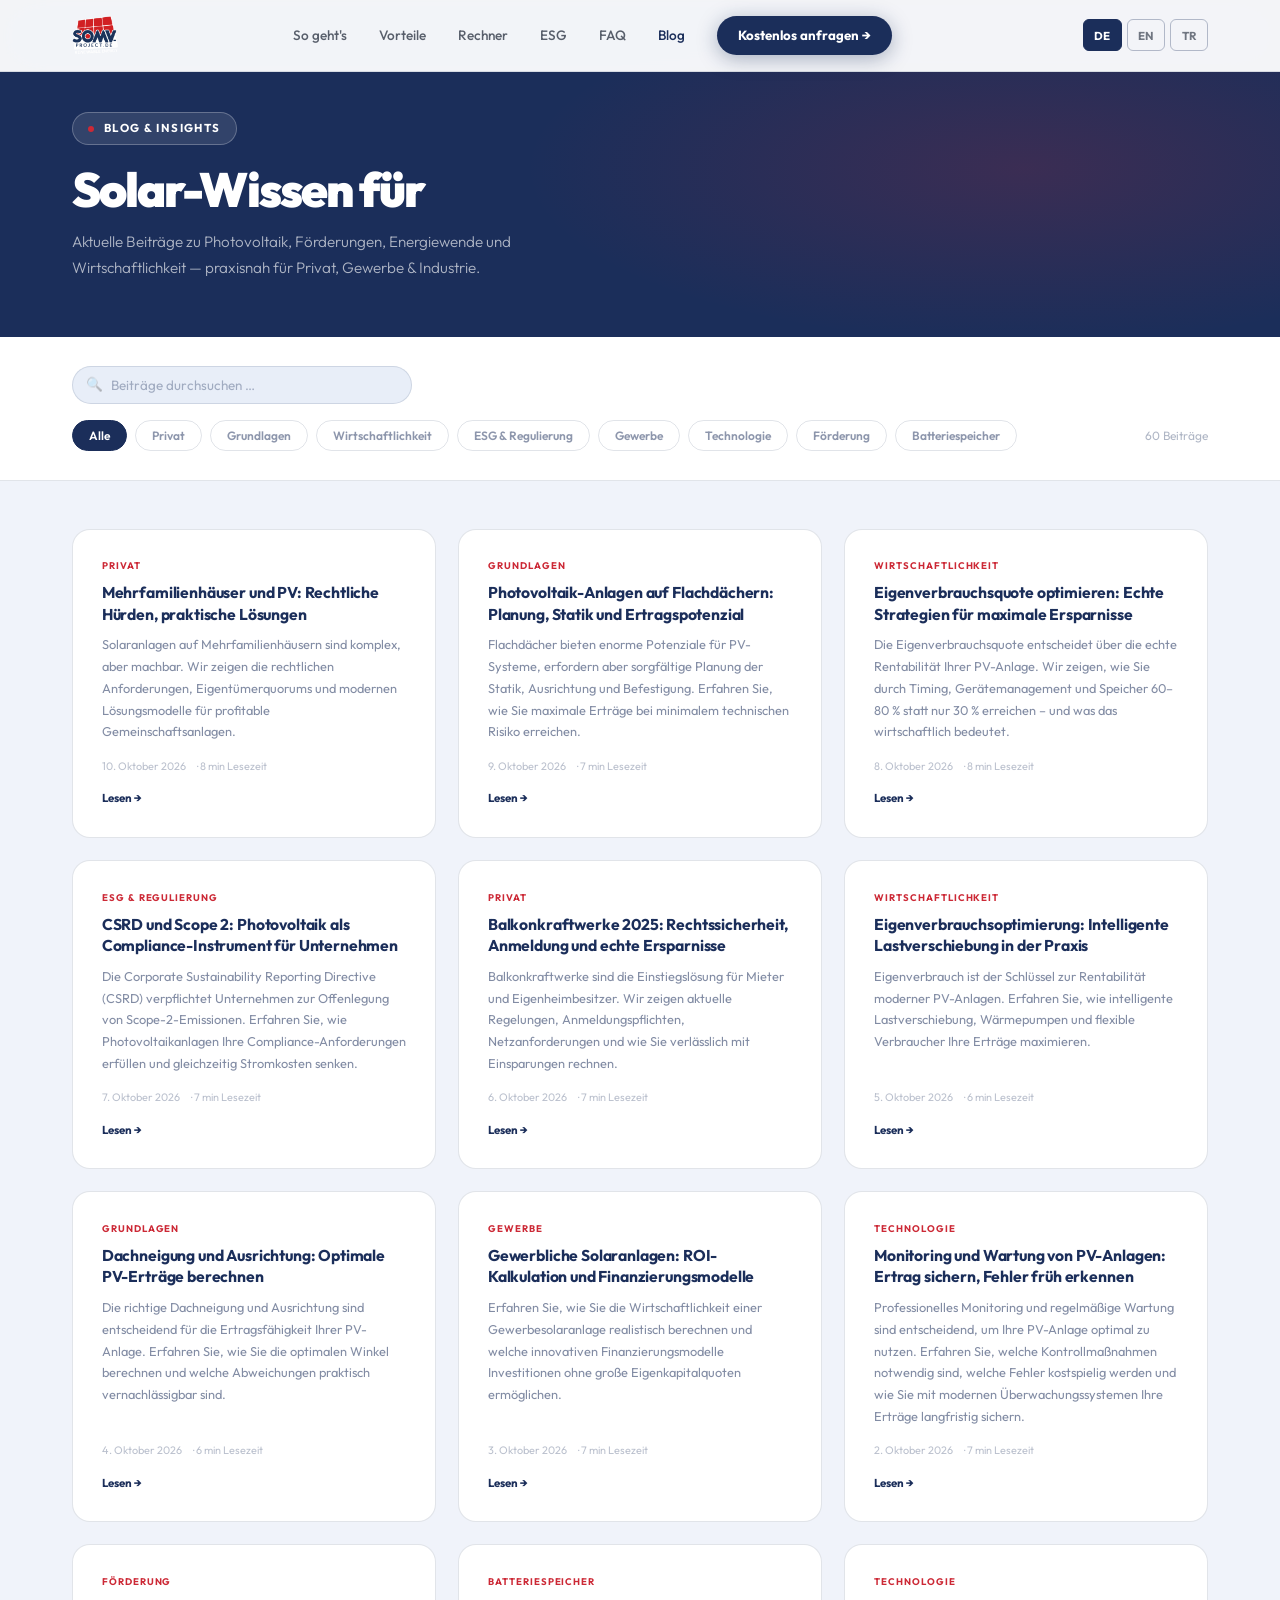
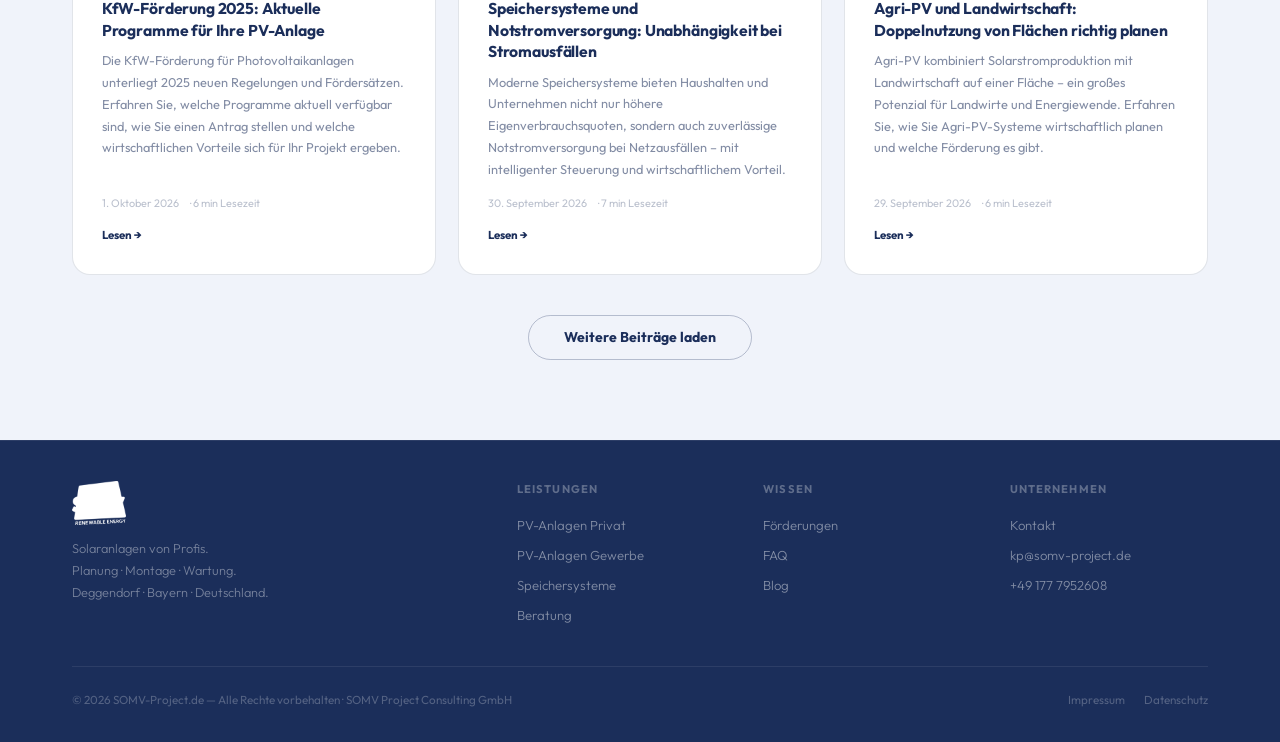
==== commit 44b25696: "Fix: Telefonlinks, Entwurfstexte entfernt, Rechtsverweise aktualisiert (DDG/TDDDG, OS-Plattform entf" ====
--- a/html/blog.html
+++ b/html/blog.html
@@ -214,7 +214,7 @@
   <div class="lm-wrap">
     <button class="lm-close" onclick="closeModal('impressum')">×</button>
     <h2>Impressum</h2>
-    <h3>Angaben gemäß § 5 TMG</h3>
+    <h3>Angaben gemäß § 5 DDG</h3>
     <p>SOMV Project Consulting GmbH<br>Bossee 3<br>24259 Westensee<br>Deutschland</p>
     <h3>Niederlassung</h3>
     <p>Land-Au 8<br>94469 Deggendorf<br>Deutschland</p>
@@ -223,9 +223,8 @@
     <h3>Vertreten durch</h3>
     <p>Geschäftsführer: Ugur Ögütmen &amp; Michael Volz</p>
     <h3>Kontakt</h3>
-    <p>Telefon: <a href="tel:+4917779526080">+49 177 7952608</a><br>E-Mail: <a href="mailto:kp@somv-project.de">kp@somv-project.de</a><br>Web: <a href="https://www.somv-project.de" target="_blank" rel="noopener">www.somv-project.de</a></p>
+    <p>Telefon: <a href="tel:+491777952608">+49 177 7952608</a><br>E-Mail: <a href="mailto:kp@somv-project.de">kp@somv-project.de</a><br>Web: <a href="https://www.somv-project.de" target="_blank" rel="noopener">www.somv-project.de</a></p>
     <h3>EU-Streitschlichtung</h3>
-    <p>Die Europäische Kommission stellt eine Plattform zur Online-Streitbeilegung bereit: <a href="https://ec.europa.eu/consumers/odr" target="_blank" rel="noopener">ec.europa.eu/consumers/odr</a>. Wir nehmen an Streitbeilegungsverfahren nicht teil.</p>
     <div class="lm-stamp">Stand: Mai 2026 · somv-project.de — betrieben von SOMV Project Consulting GmbH</div>
   </div>
 </div>
@@ -277,7 +276,7 @@
       <h5 id="ft-company">Unternehmen</h5>
       <a href="index.html#kontakt" id="ft-contact">Kontakt</a>
       <a href="mailto:kp@somv-project.de">kp@somv-project.de</a>
-      <a href="tel:+4917779526080">+49 177 7952608</a>
+      <a href="tel:+491777952608">+49 177 7952608</a>
     </div>
   </div>
   <div class="fb">
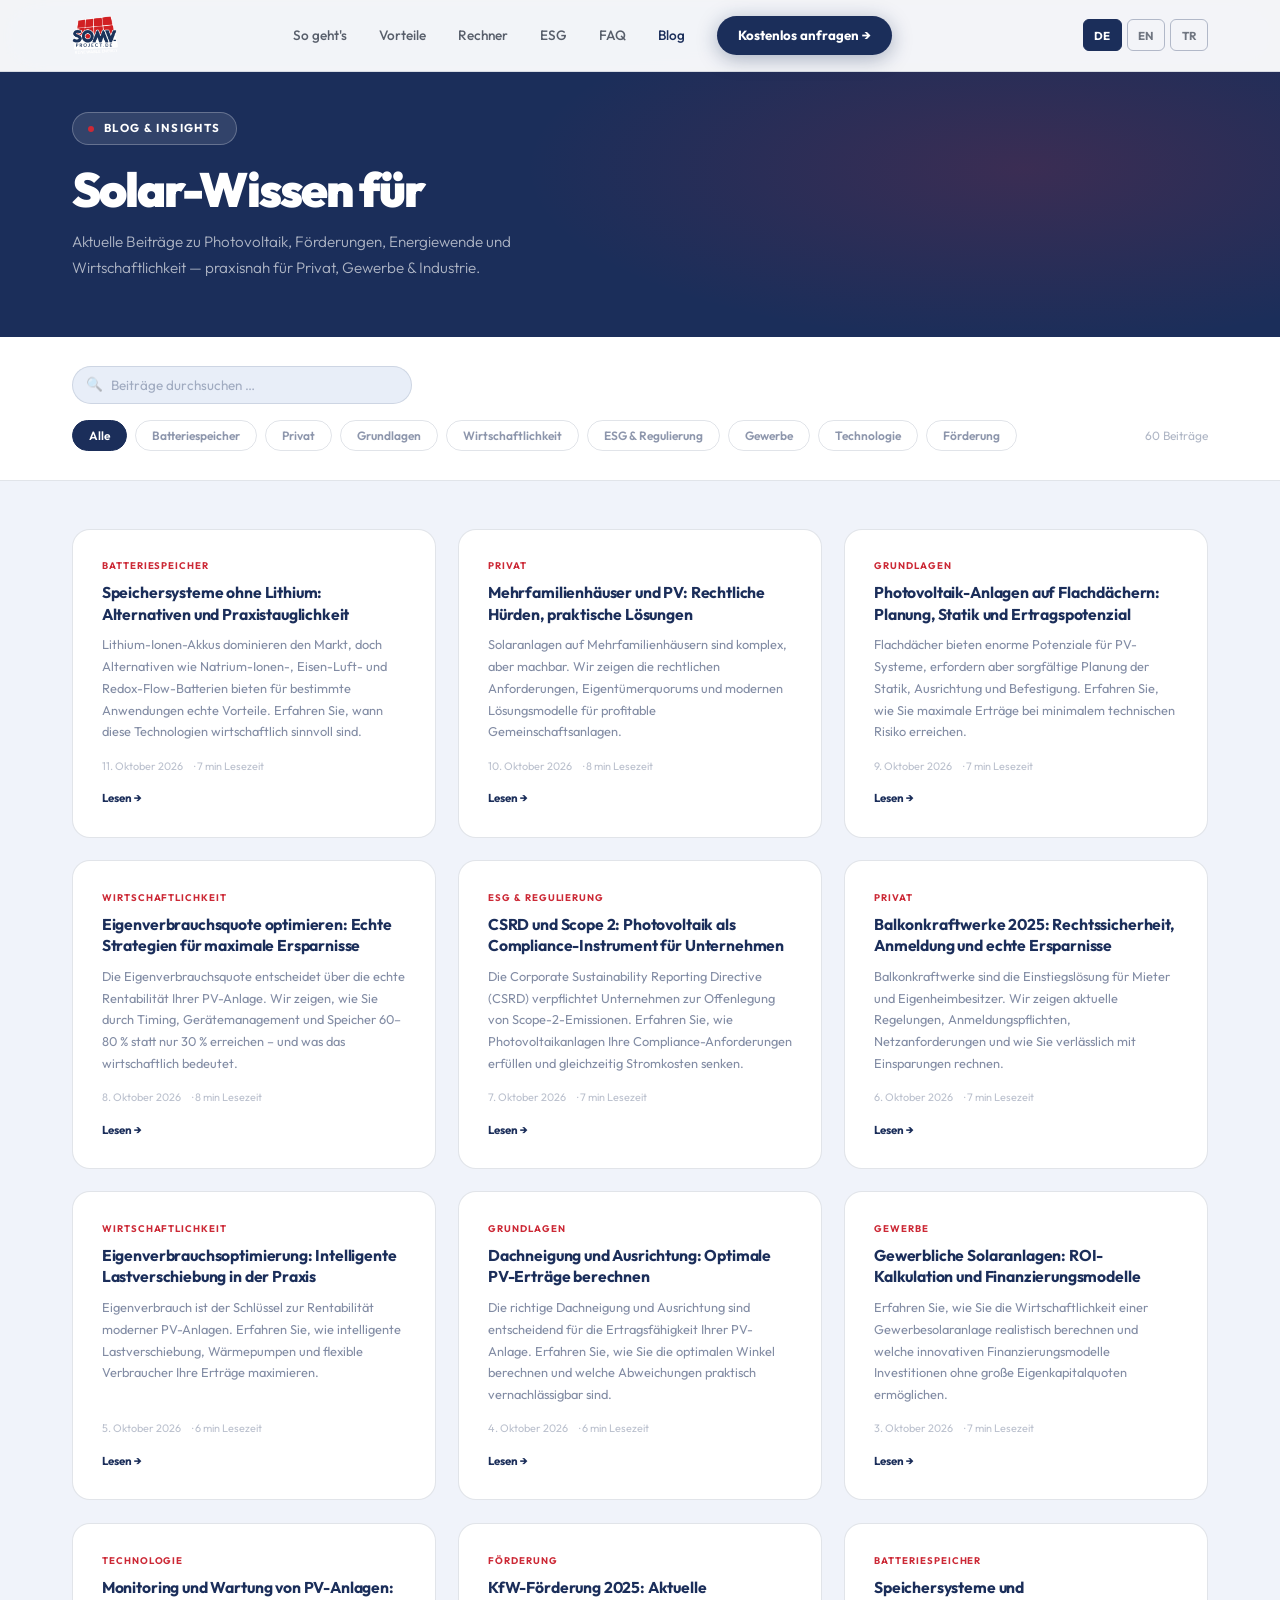
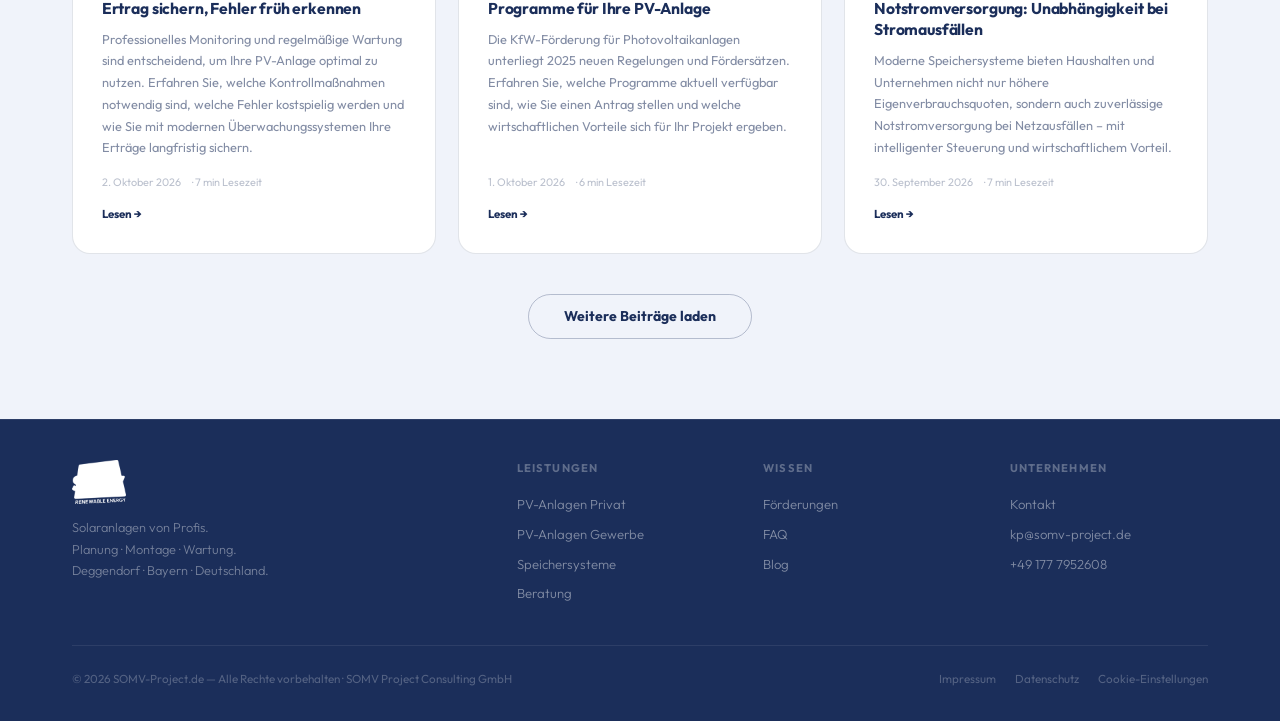
==== commit 9d218cec: "Add visitor analytics: cookieless Umami + consent-gated GA4 - analytics.js with own consent banner (" ====
--- a/html/blog.html
+++ b/html/blog.html
@@ -145,6 +145,7 @@
 .lm-wrap a{color:var(--g1);text-decoration:none}
 .lm-stamp{font-size:.7rem;color:rgba(27,46,90,.25);margin-top:2rem;padding-top:1rem;border-top:1px solid var(--line)}
 </style>
+<script src="/analytics.js" defer data-ga="G-XXXXXXXXXX" data-umami="00000000-0000-0000-0000-000000000000" data-umami-src="https://stats.pilsner-vertrieb.de/script.js" data-privacy="/#datenschutz" data-accent="#1B2E5A"></script>
 </head>
 <body>
 
@@ -240,8 +241,13 @@
     <p>Wir erheben personenbezogene Daten nur, wenn Sie uns diese freiwillig mitteilen (Kontaktformulare, Newsletter). Rechtsgrundlage: Art. 6 Abs. 1 lit. b und lit. a DSGVO.</p>
     <h3>3. Web3Forms</h3>
     <p>Formulardaten werden über Web3Forms (web3forms.com) als Auftragsverarbeiter gemäß Art. 28 DSGVO übermittelt. Ein AVV ist abgeschlossen. Details: <a href="https://web3forms.com/privacy" target="_blank" rel="noopener">web3forms.com/privacy</a>.</p>
-    <h3>4. Cookies</h3>
-    <p>Ausschließlich technisch notwendige Cookies. Kein Tracking, keine Analyse-Tools.</p>
+    <h3>4. Cookies, Reichweitenmessung und Analyse</h3>
+  <h4>Speicherung Ihrer Cookie-Auswahl</h4>
+  <p>Ihre Auswahl im Cookie-Banner speichern wir im lokalen Speicher Ihres Browsers (localStorage, Eintrag „pv_consent_v1“). Das ist technisch erforderlich, damit wir Ihre Entscheidung respektieren können (§ 25 Abs. 2 Nr. 2 TDDDG). Weitere technisch notwendige Daten (z. B. Spracheinstellung) können ebenfalls lokal gespeichert werden.</p>
+  <h4>Umami – cookielose Reichweitenmessung</h4>
+  <p>Wir nutzen die Open-Source-Software Umami, die auf unserem eigenen Server bei der Hetzner Online GmbH in Deutschland betrieben wird. Umami setzt keine Cookies und speichert nichts auf Ihrem Endgerät. Erfasst werden aufgerufene Seite, verweisende Seite, Browser, Betriebssystem, Gerätetyp sowie Land/Region. IP-Adressen werden nicht gespeichert, sondern nur kurzzeitig verarbeitet, um einen täglich wechselnden, anonymen Kennwert zu bilden. Eine Weitergabe an Dritte findet nicht statt. Rechtsgrundlage ist unser berechtigtes Interesse an einer bedarfsgerechten Gestaltung unseres Angebots (Art. 6 Abs. 1 lit. f DSGVO). Ist in Ihrem Browser „Do Not Track“ aktiviert, findet keine Messung statt. Sie können der Verarbeitung jederzeit widersprechen.</p>
+  <h4>Google Analytics 4 – nur mit Ihrer Einwilligung</h4>
+  <p>Nur wenn Sie im Cookie-Banner auf „Akzeptieren“ klicken, nutzen wir Google Analytics 4 der Google Ireland Limited, Gordon House, Barrow Street, Dublin 4, Irland. Google Analytics setzt Cookies (z. B. „_ga“, Speicherdauer bis zu 2 Jahre) und verarbeitet Nutzungsdaten wie aufgerufene Seiten, Verweildauer, Geräte- und Browserinformationen sowie Ihre IP-Adresse, die in der EU gekürzt wird. Werbe- und Personalisierungsfunktionen sind deaktiviert. Dabei können Daten an die Google LLC in den USA übermittelt werden; Google LLC ist nach dem EU-US Data Privacy Framework zertifiziert. Mit Google besteht ein Vertrag zur Auftragsverarbeitung. Die Daten werden nach 14 Monaten gelöscht. Rechtsgrundlage ist Ihre Einwilligung (Art. 6 Abs. 1 lit. a DSGVO, § 25 Abs. 1 TDDDG). Sie können sie jederzeit mit Wirkung für die Zukunft widerrufen, über den Link „Cookie-Einstellungen“ bzw. „Cookies“ im Fußbereich jeder Seite. Weitere Informationen: <a href="https://policies.google.com/privacy" target="_blank" rel="noopener">policies.google.com/privacy</a>.</p>
     <h3>5. Server-Logfiles</h3>
     <p>Technische Verbindungsdaten (IP, Datum, aufgerufene Seiten) werden max. 14 Tage gespeichert. Rechtsgrundlage: Art. 6 Abs. 1 lit. f DSGVO.</p>
     <h3>6. Ihre Rechte</h3>
@@ -283,7 +289,7 @@
     <span id="ft-copy">© 2026 SOMV-Project.de — Alle Rechte vorbehalten · SOMV Project Consulting GmbH</span>
     <div class="fb-links">
       <a href="#" id="ft-imprint" onclick="openModal('impressum');return false;">Impressum</a>
-      <a href="#" id="ft-privacy" onclick="openModal('datenschutz');return false;">Datenschutz</a>
+      <a href="#" id="ft-privacy" onclick="openModal('datenschutz');return false;">Datenschutz</a> <a href="#" data-consent-open>Cookie-Einstellungen</a>
     </div>
   </div>
 </footer>
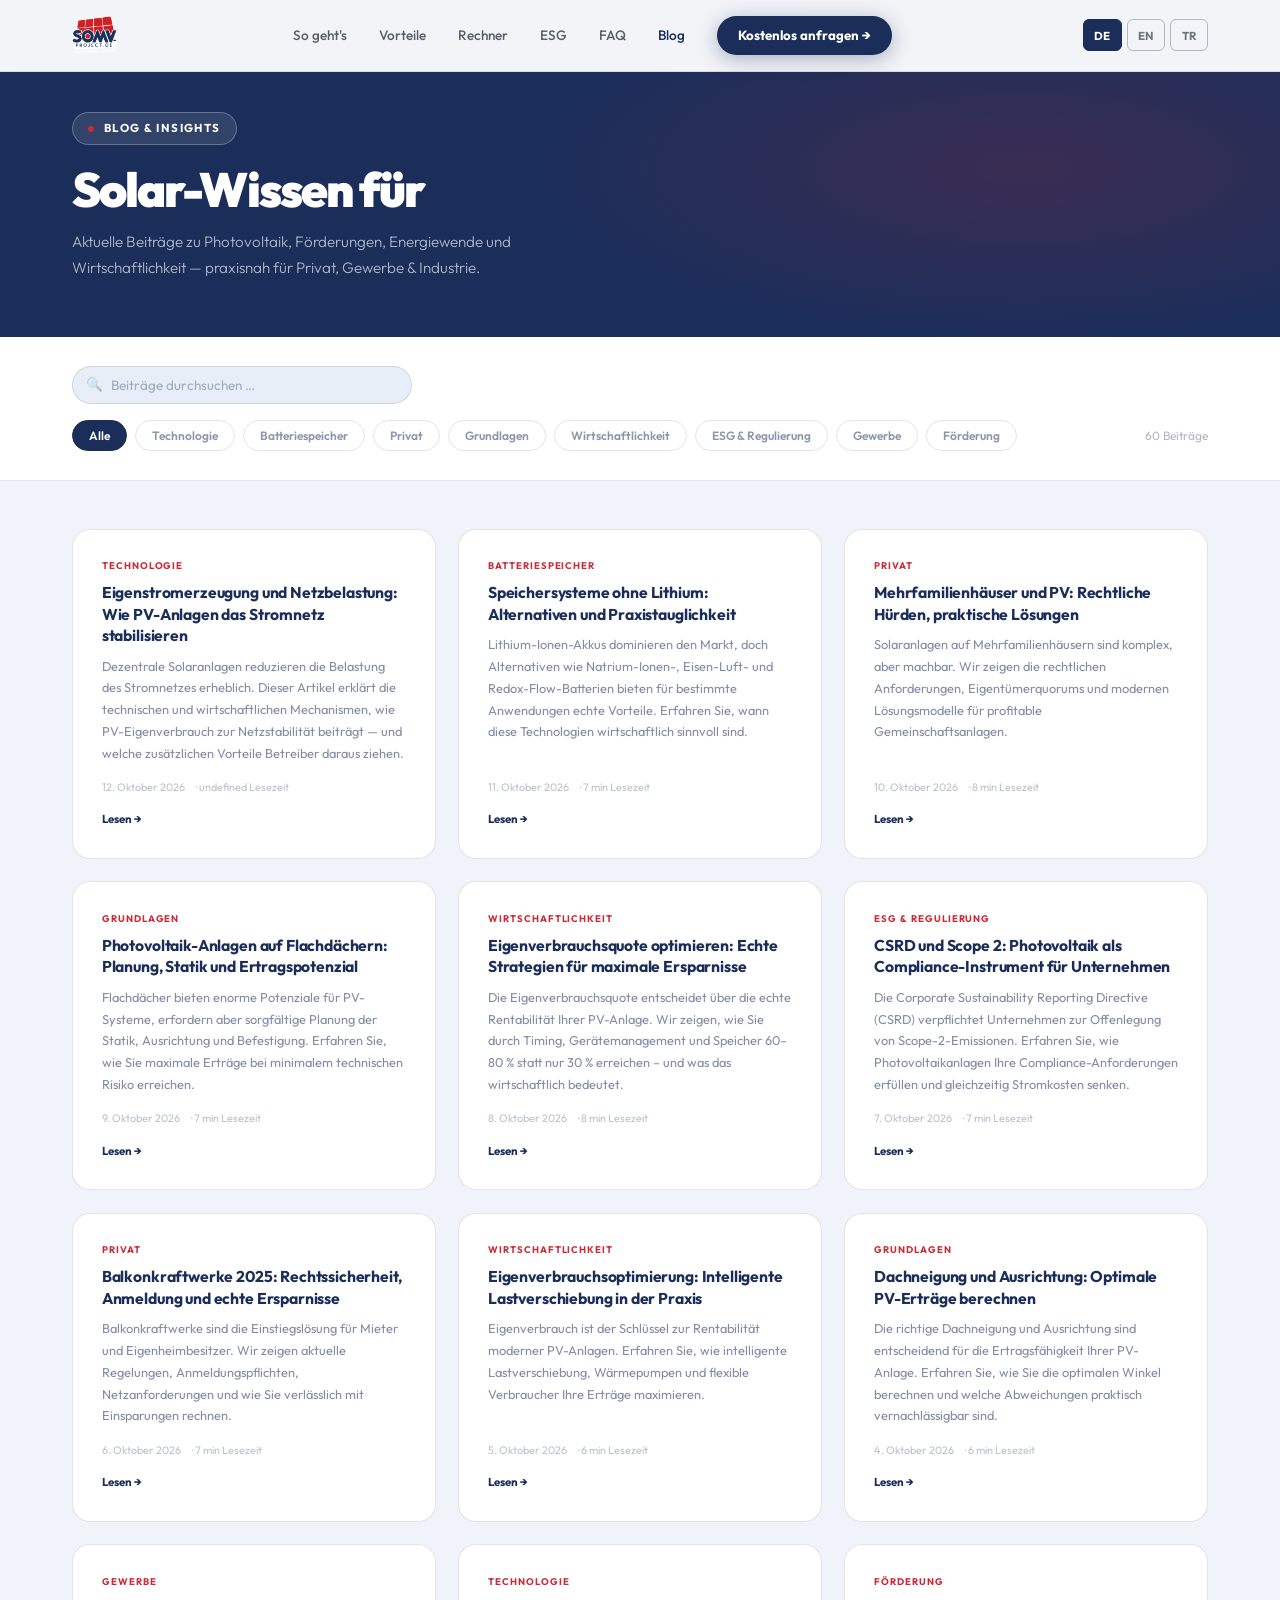
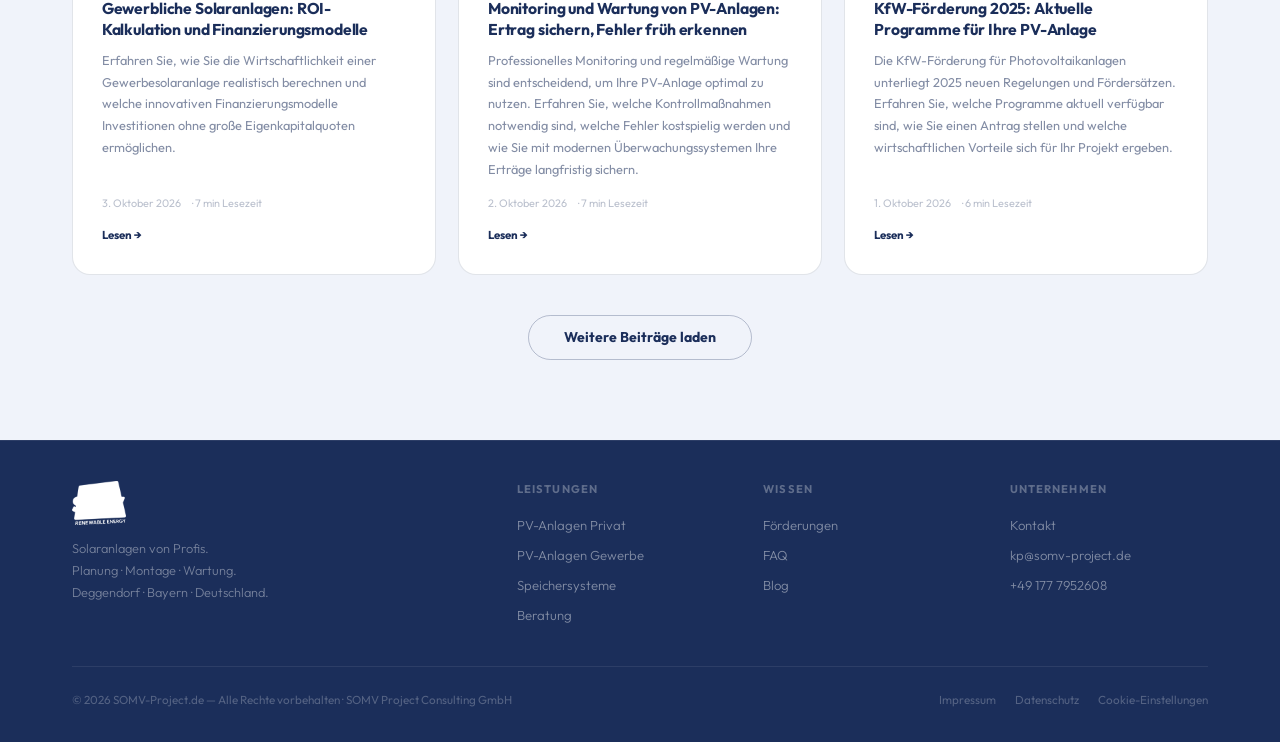
==== commit 035c44f2: "Set GA4 measurement ID; correct GA retention to 2 months Co-Authored-By: Claude Opus 5.5 <noreply@an" ====
--- a/html/blog.html
+++ b/html/blog.html
@@ -145,7 +145,7 @@
 .lm-wrap a{color:var(--g1);text-decoration:none}
 .lm-stamp{font-size:.7rem;color:rgba(27,46,90,.25);margin-top:2rem;padding-top:1rem;border-top:1px solid var(--line)}
 </style>
-<script src="/analytics.js" defer data-ga="G-XXXXXXXXXX" data-umami="00000000-0000-0000-0000-000000000000" data-umami-src="https://stats.pilsner-vertrieb.de/script.js" data-privacy="/#datenschutz" data-accent="#1B2E5A"></script>
+<script src="/analytics.js" defer data-ga="G-L436DRE3FC" data-umami="67b91880-bef8-4d43-92fe-32449377df10" data-umami-src="https://stats.pilsner-vertrieb.de/script.js" data-privacy="/#datenschutz" data-accent="#1B2E5A"></script>
 </head>
 <body>
 
@@ -247,7 +247,7 @@
   <h4>Umami – cookielose Reichweitenmessung</h4>
   <p>Wir nutzen die Open-Source-Software Umami, die auf unserem eigenen Server bei der Hetzner Online GmbH in Deutschland betrieben wird. Umami setzt keine Cookies und speichert nichts auf Ihrem Endgerät. Erfasst werden aufgerufene Seite, verweisende Seite, Browser, Betriebssystem, Gerätetyp sowie Land/Region. IP-Adressen werden nicht gespeichert, sondern nur kurzzeitig verarbeitet, um einen täglich wechselnden, anonymen Kennwert zu bilden. Eine Weitergabe an Dritte findet nicht statt. Rechtsgrundlage ist unser berechtigtes Interesse an einer bedarfsgerechten Gestaltung unseres Angebots (Art. 6 Abs. 1 lit. f DSGVO). Ist in Ihrem Browser „Do Not Track“ aktiviert, findet keine Messung statt. Sie können der Verarbeitung jederzeit widersprechen.</p>
   <h4>Google Analytics 4 – nur mit Ihrer Einwilligung</h4>
-  <p>Nur wenn Sie im Cookie-Banner auf „Akzeptieren“ klicken, nutzen wir Google Analytics 4 der Google Ireland Limited, Gordon House, Barrow Street, Dublin 4, Irland. Google Analytics setzt Cookies (z. B. „_ga“, Speicherdauer bis zu 2 Jahre) und verarbeitet Nutzungsdaten wie aufgerufene Seiten, Verweildauer, Geräte- und Browserinformationen sowie Ihre IP-Adresse, die in der EU gekürzt wird. Werbe- und Personalisierungsfunktionen sind deaktiviert. Dabei können Daten an die Google LLC in den USA übermittelt werden; Google LLC ist nach dem EU-US Data Privacy Framework zertifiziert. Mit Google besteht ein Vertrag zur Auftragsverarbeitung. Die Daten werden nach 14 Monaten gelöscht. Rechtsgrundlage ist Ihre Einwilligung (Art. 6 Abs. 1 lit. a DSGVO, § 25 Abs. 1 TDDDG). Sie können sie jederzeit mit Wirkung für die Zukunft widerrufen, über den Link „Cookie-Einstellungen“ bzw. „Cookies“ im Fußbereich jeder Seite. Weitere Informationen: <a href="https://policies.google.com/privacy" target="_blank" rel="noopener">policies.google.com/privacy</a>.</p>
+  <p>Nur wenn Sie im Cookie-Banner auf „Akzeptieren“ klicken, nutzen wir Google Analytics 4 der Google Ireland Limited, Gordon House, Barrow Street, Dublin 4, Irland. Google Analytics setzt Cookies (z. B. „_ga“, Speicherdauer bis zu 2 Jahre) und verarbeitet Nutzungsdaten wie aufgerufene Seiten, Verweildauer, Geräte- und Browserinformationen sowie Ihre IP-Adresse, die in der EU gekürzt wird. Werbe- und Personalisierungsfunktionen sind deaktiviert. Dabei können Daten an die Google LLC in den USA übermittelt werden; Google LLC ist nach dem EU-US Data Privacy Framework zertifiziert. Mit Google besteht ein Vertrag zur Auftragsverarbeitung. Die Daten werden nach 2 Monaten gelöscht. Rechtsgrundlage ist Ihre Einwilligung (Art. 6 Abs. 1 lit. a DSGVO, § 25 Abs. 1 TDDDG). Sie können sie jederzeit mit Wirkung für die Zukunft widerrufen, über den Link „Cookie-Einstellungen“ bzw. „Cookies“ im Fußbereich jeder Seite. Weitere Informationen: <a href="https://policies.google.com/privacy" target="_blank" rel="noopener">policies.google.com/privacy</a>.</p>
     <h3>5. Server-Logfiles</h3>
     <p>Technische Verbindungsdaten (IP, Datum, aufgerufene Seiten) werden max. 14 Tage gespeichert. Rechtsgrundlage: Art. 6 Abs. 1 lit. f DSGVO.</p>
     <h3>6. Ihre Rechte</h3>
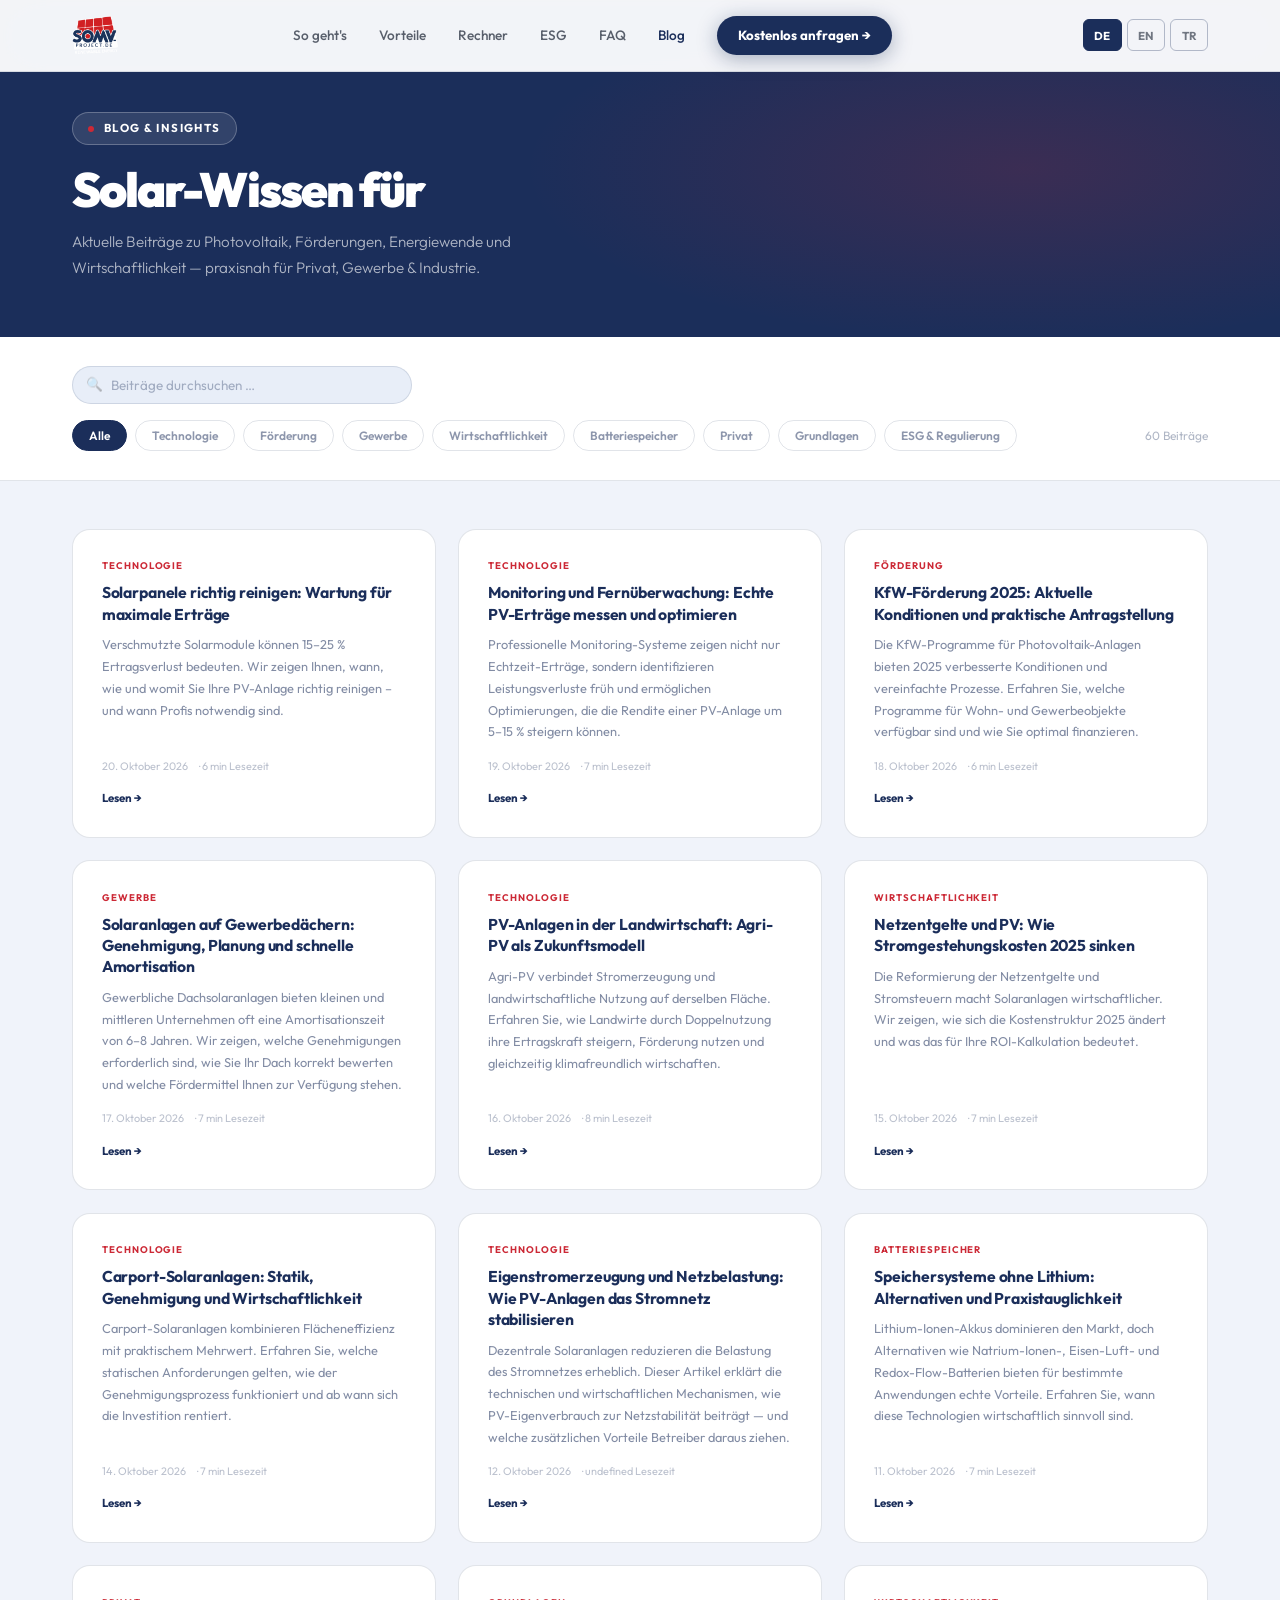
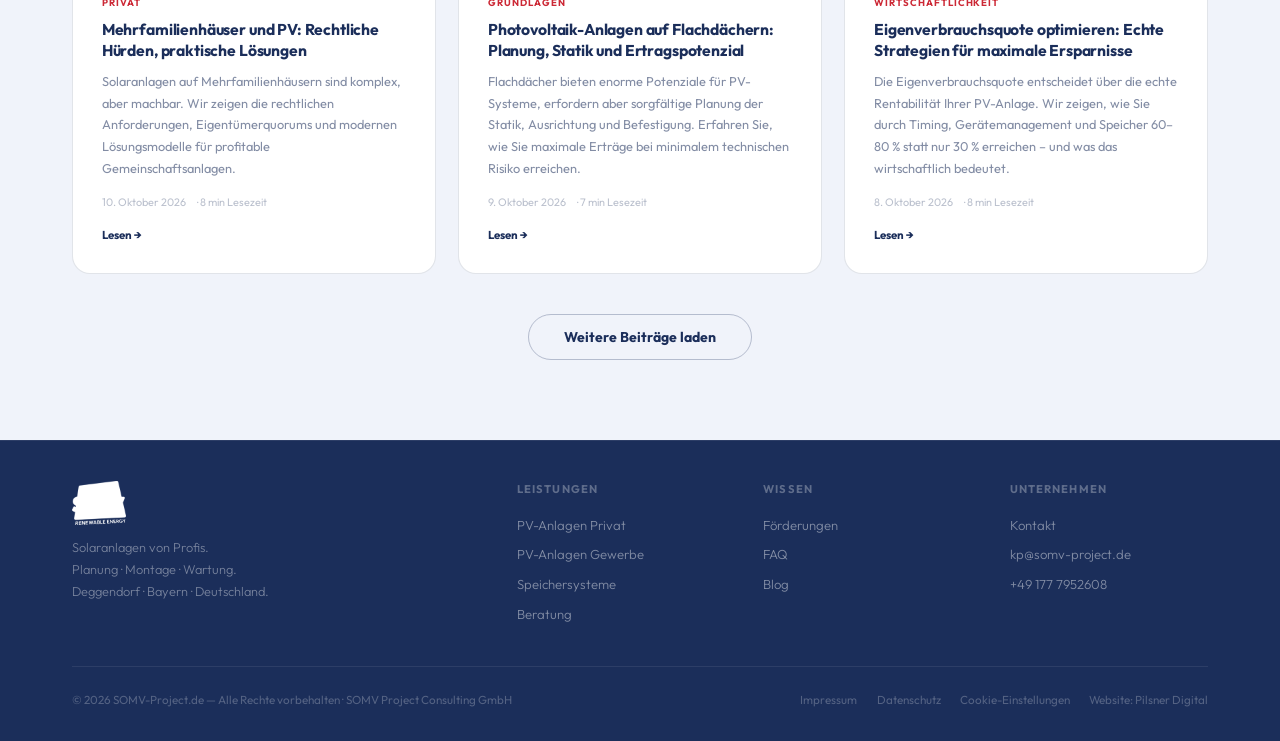
==== commit dae31d81: "Footer: Link „Website: Pilsner Digital“ zu pilsner-digital.de Co-Authored-By: Claude Opus 5.5 <norep" ====
--- a/html/blog.html
+++ b/html/blog.html
@@ -290,6 +290,7 @@
     <div class="fb-links">
       <a href="#" id="ft-imprint" onclick="openModal('impressum');return false;">Impressum</a>
       <a href="#" id="ft-privacy" onclick="openModal('datenschutz');return false;">Datenschutz</a> <a href="#" data-consent-open>Cookie-Einstellungen</a>
+      <a href="https://pilsner-digital.de/">Website: Pilsner Digital</a>
     </div>
   </div>
 </footer>
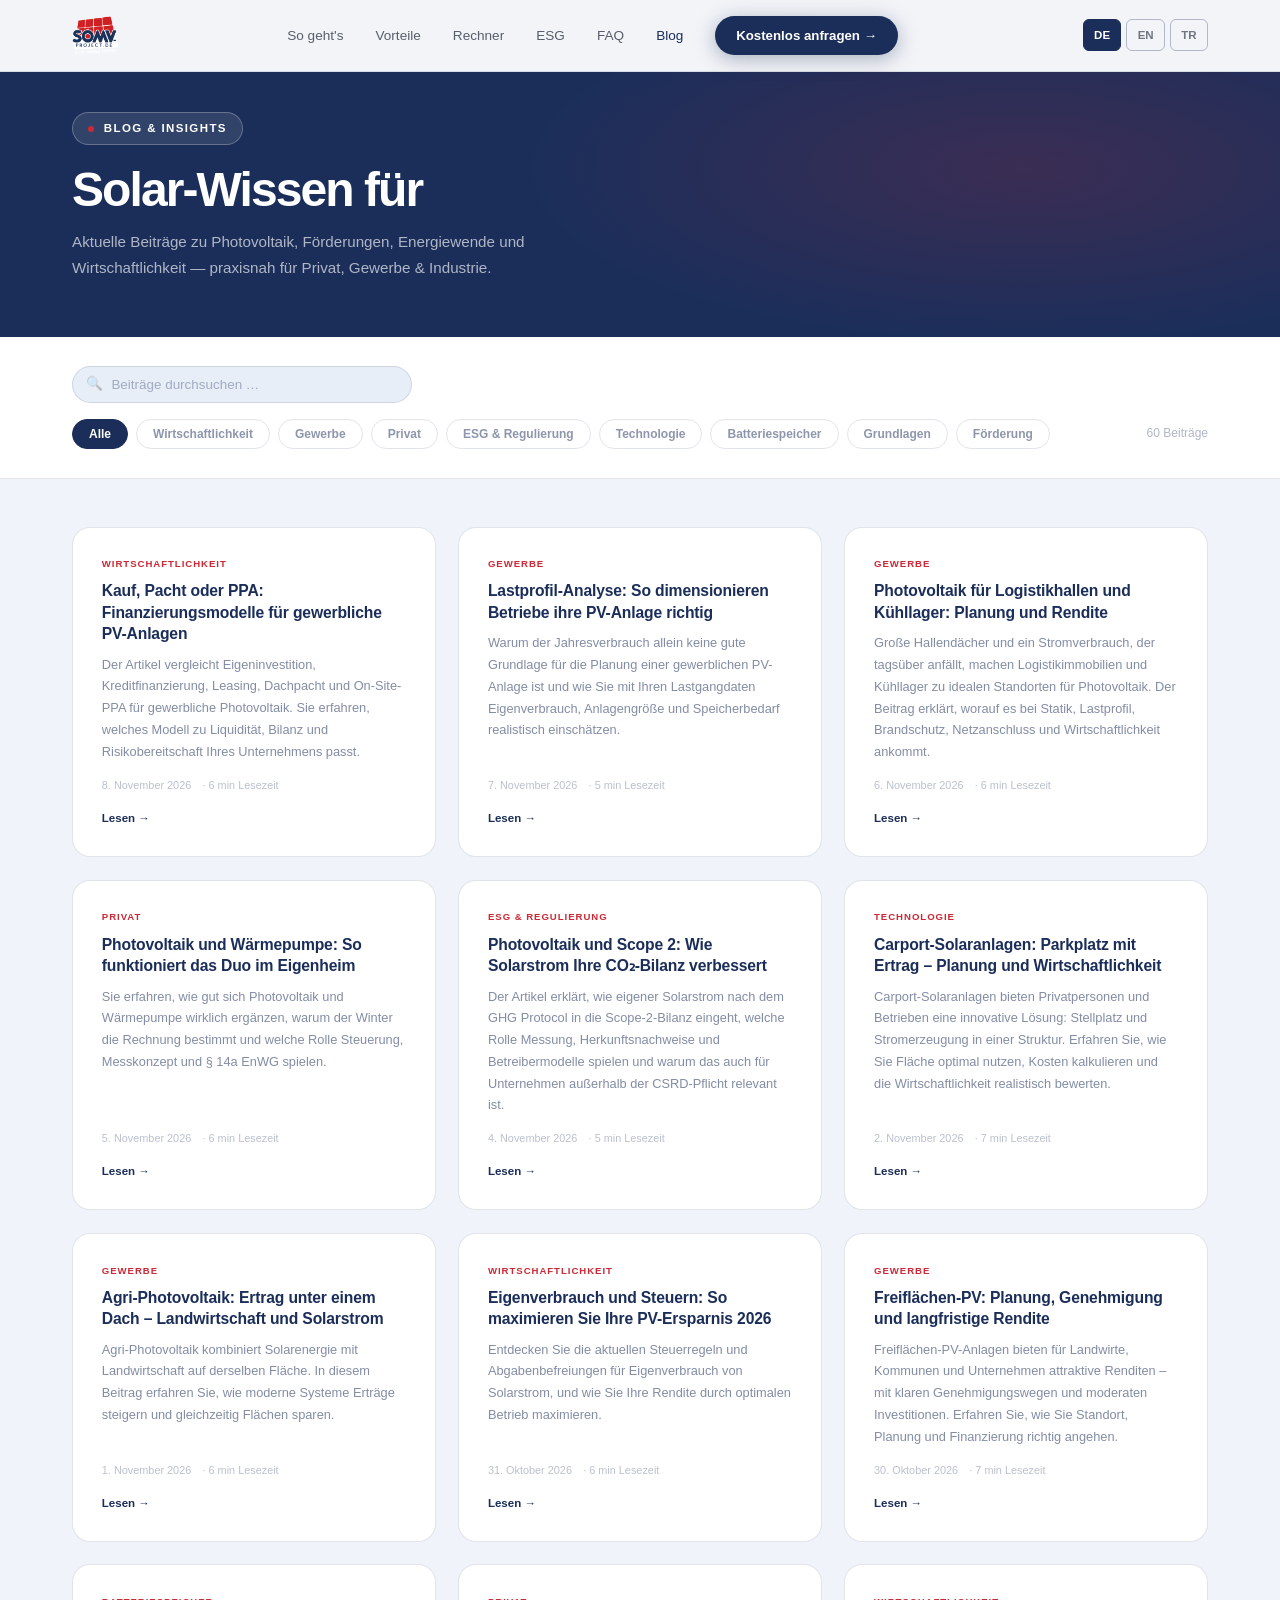
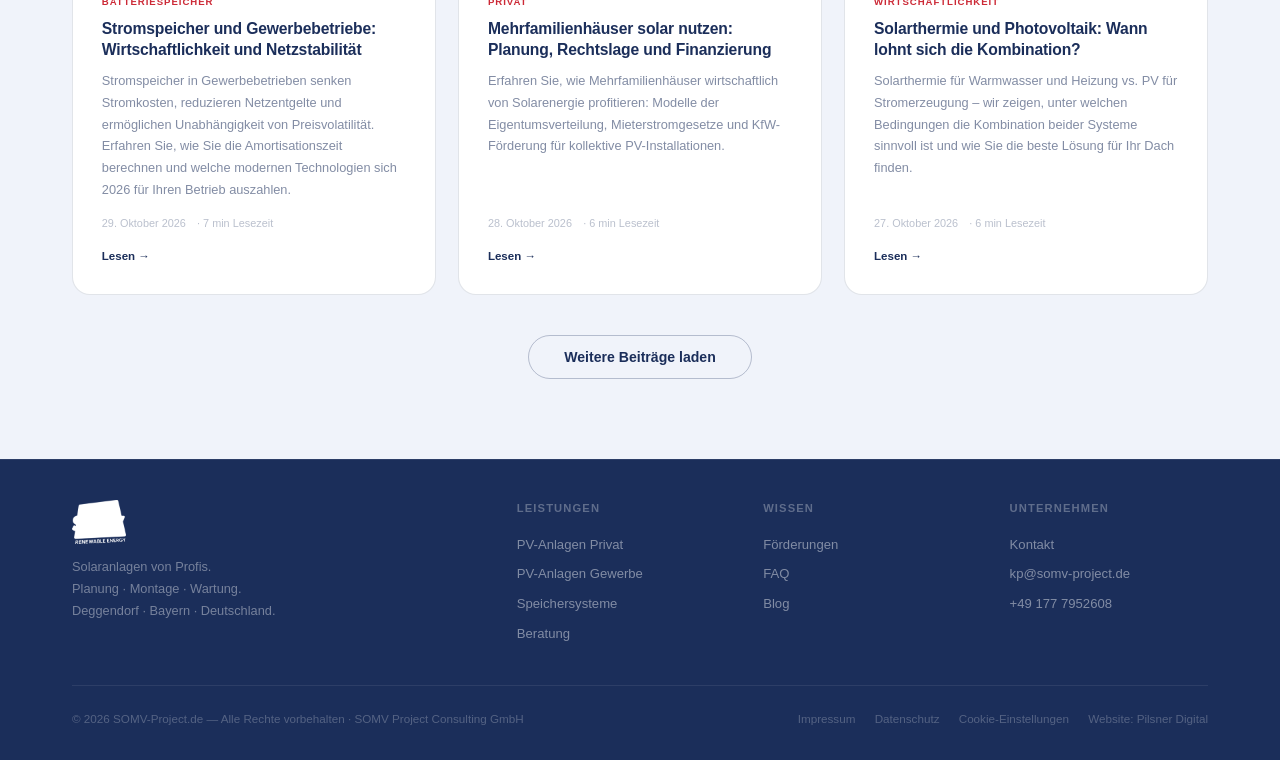
==== commit b985bc27: "Google Fonts und Chart.js lokal, Kalkulator: noindex, Datenschutz- und Impressum-Text - Schriften (O" ====
--- a/html/blog.html
+++ b/html/blog.html
@@ -5,9 +5,7 @@
 <meta name="viewport" content="width=device-width, initial-scale=1.0">
 <title>Blog & Insights — SOMV Project Consulting GmbH</title>
 <meta name="description" content="Aktuelle Beiträge zu Photovoltaik, Solaranlagen, Förderungen und Energiewende für Privat, Gewerbe & Industrie — von SOMV Project Consulting GmbH.">
-<link rel="preconnect" href="https://fonts.googleapis.com">
-<link rel="preconnect" href="https://fonts.gstatic.com" crossorigin>
-<link href="https://fonts.googleapis.com/css2?family=Outfit:wght@300;400;500;600;700;800;900&family=Lora:ital,wght@0,400;1,400&display=swap" rel="stylesheet">
+<link href="/fonts/fonts-site.css" rel="stylesheet">
 <style>
 :root{
   --g1:#1B2E5A;--g2:#152449;--g3:#7B9ED9;--g4:#E8EEF8;--g5:#D0DCF0;
